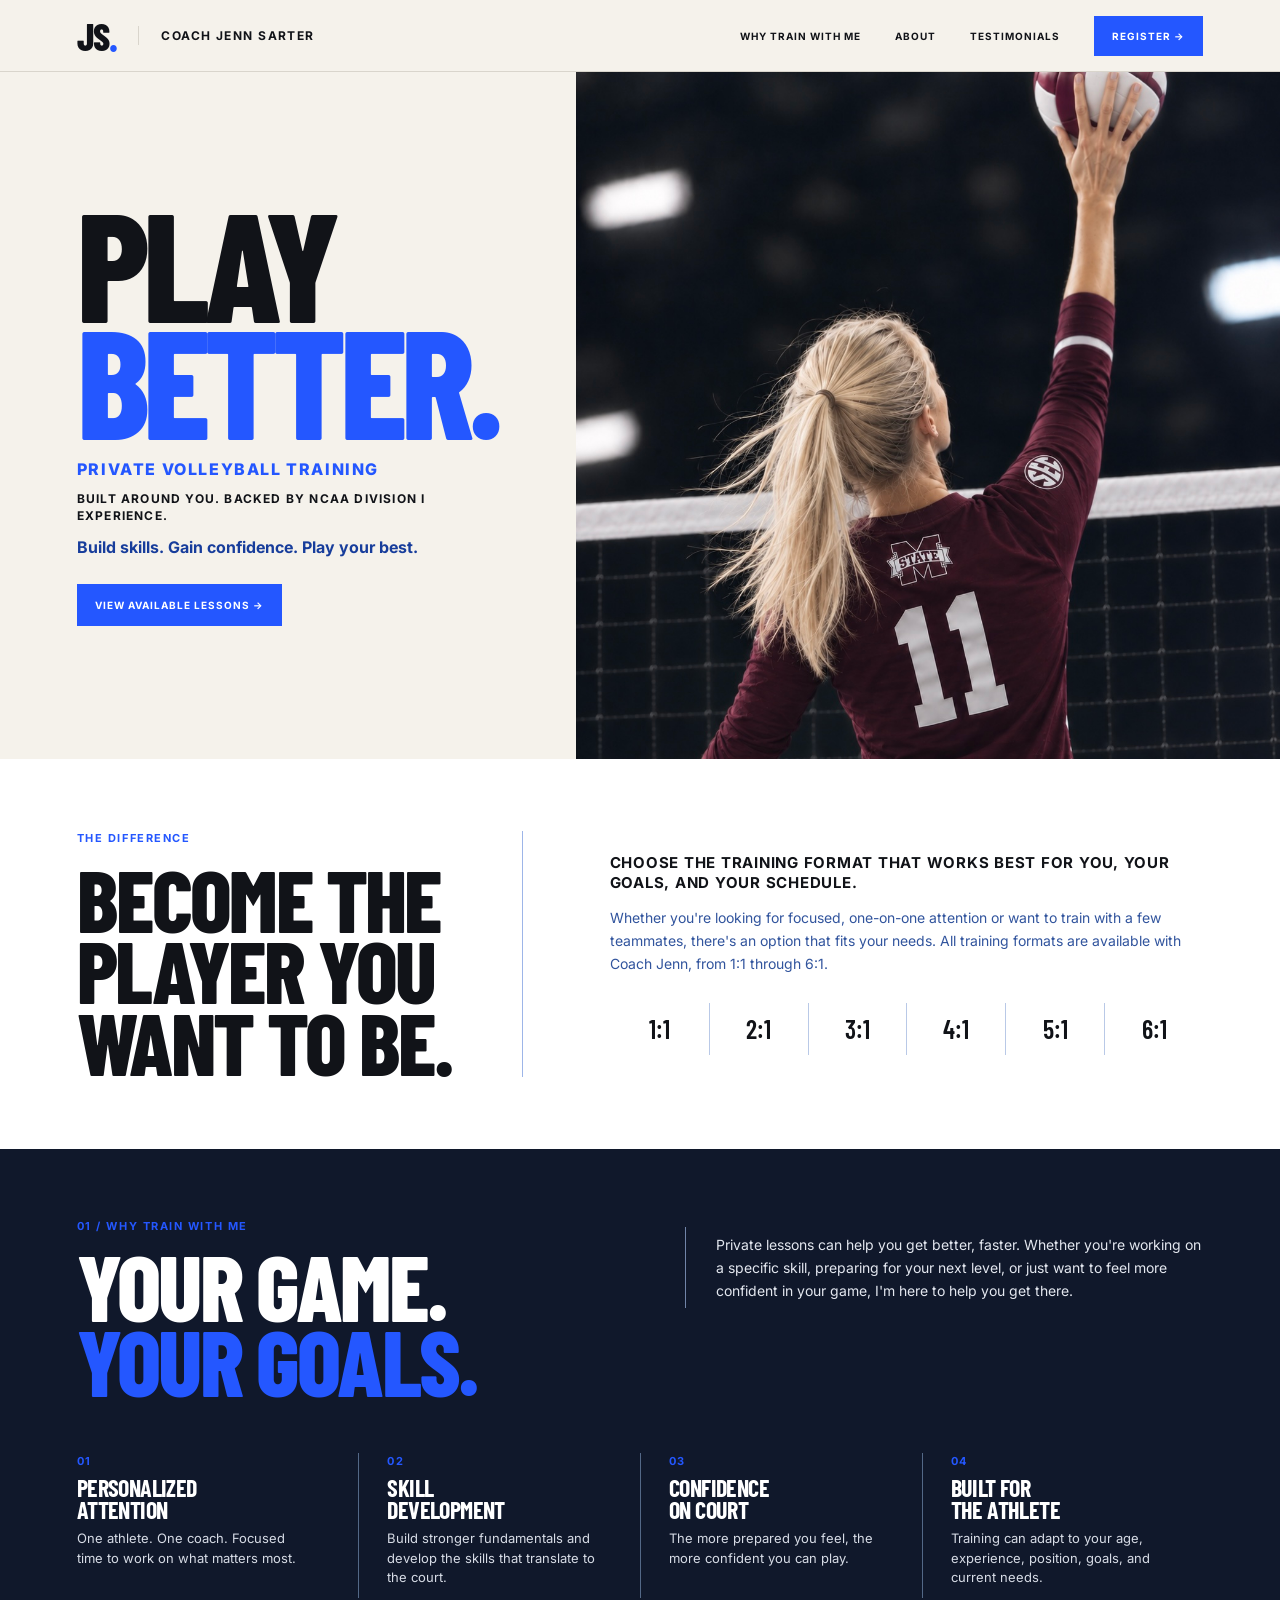
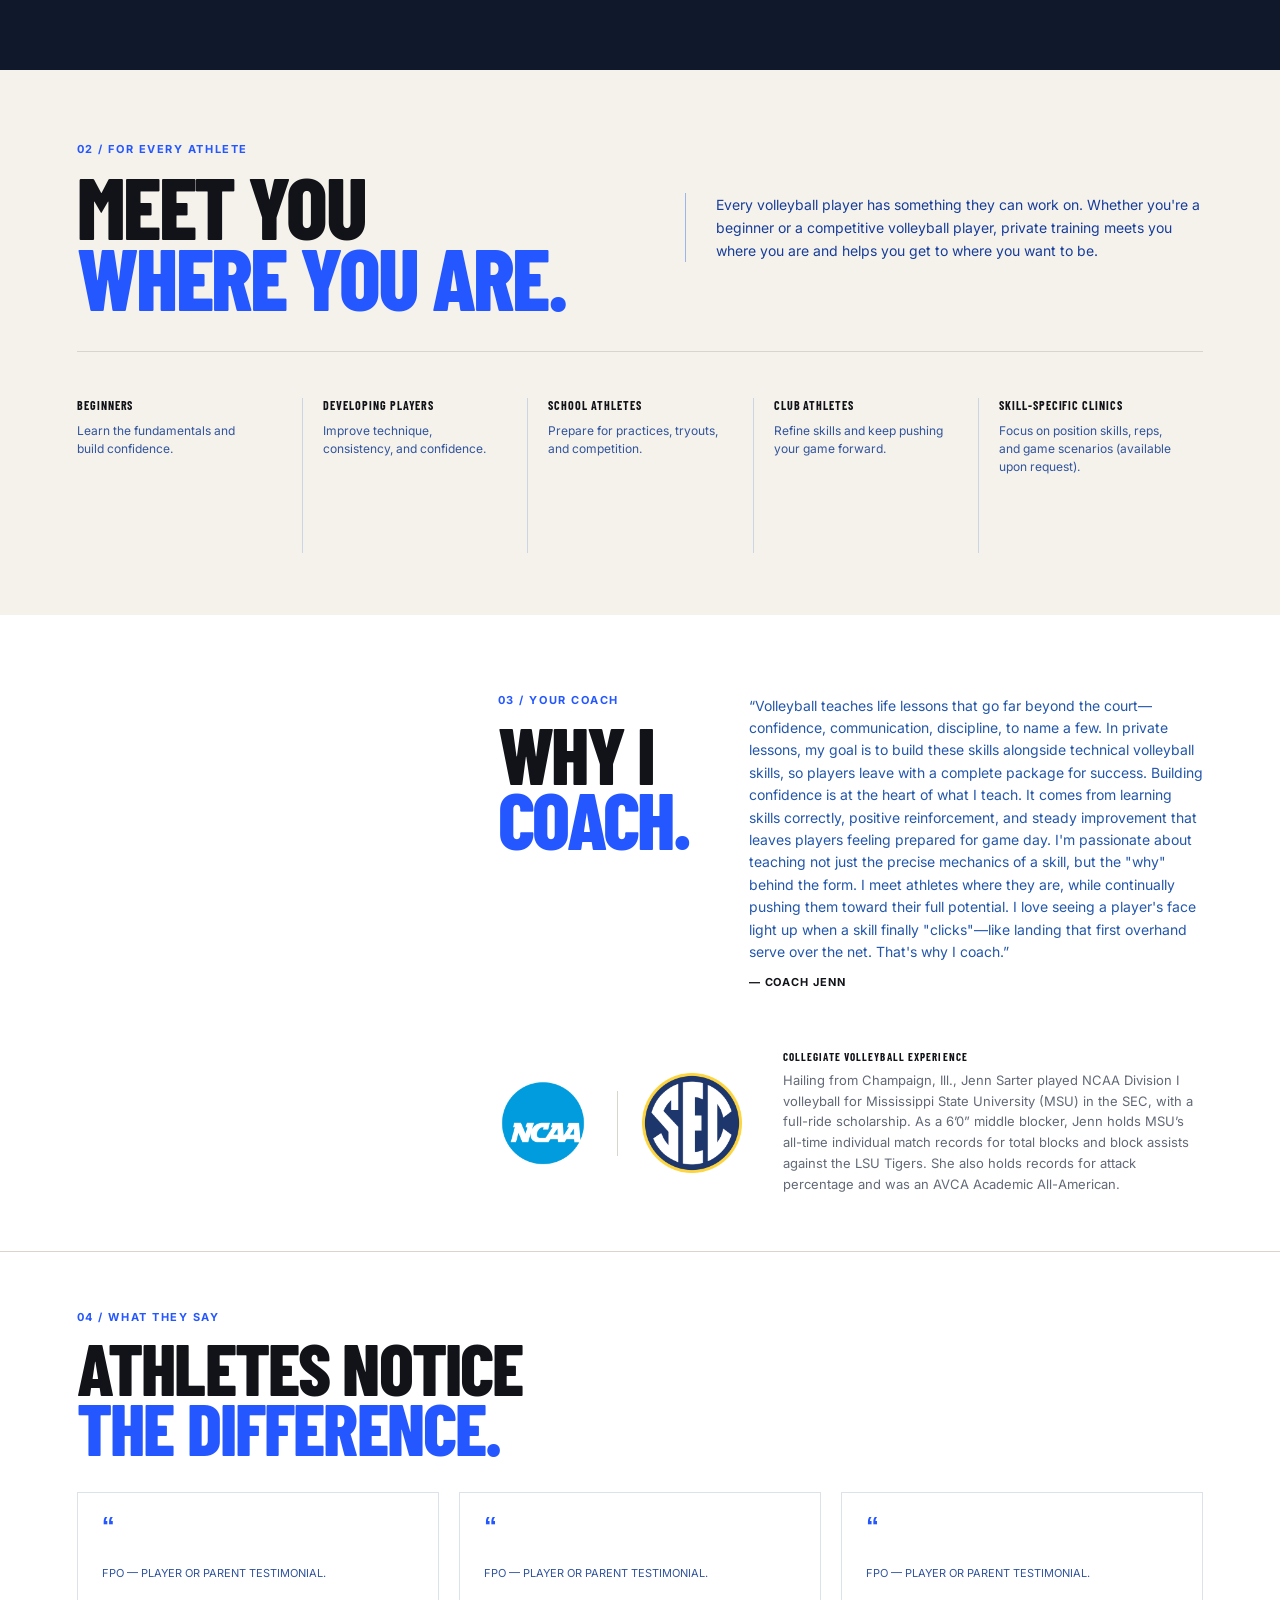
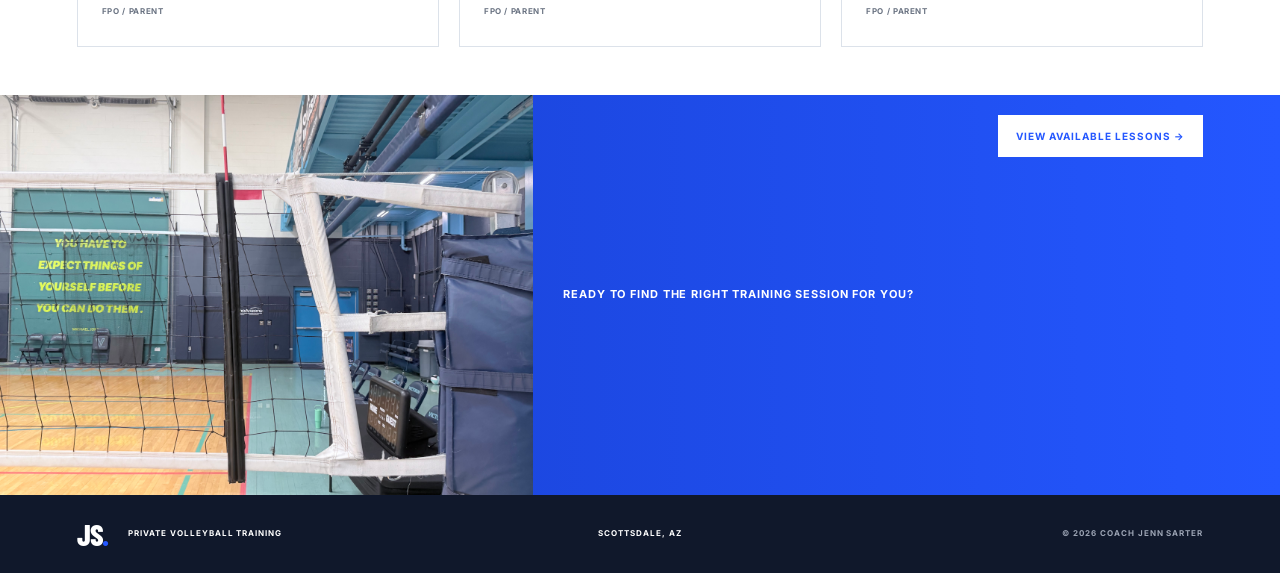
==== index.html @ e1562c5c "deleted extra body and html end lines" ====
<!DOCTYPE html>
<html lang="en">
<head>
  <meta charset="UTF-8">
  <meta name="viewport" content="width=device-width, initial-scale=1.0">

  <title>Private Volleyball Training | Coach Jenn Sarter</title>

  <link rel="preconnect" href="https://fonts.googleapis.com">
  <link rel="preconnect" href="https://fonts.gstatic.com" crossorigin>

  <link href="https://fonts.googleapis.com/css2?family=Barlow+Condensed:wght@500;600;700;800&family=Inter:wght@400;500;600;700&display=swap" rel="stylesheet">

  <link rel="stylesheet" href="css/style.css">

  <!-- HOMEPAGE ONLY STYLES
       These are scoped to body.homepage.
       Do not affect register.html. -->
  <style>

    body.homepage {
      --home-navy: #10182b;
      --home-blue: #2457ff;
      --home-cream: #f5f2eb;
      --home-white: #ffffff;
      --home-gray: #626976;
      --home-line: #d9d5cc;

      --body: 'Inter', sans-serif;
      --display: 'Barlow Condensed', sans-serif;

      background: var(--home-white);
      color: #111318;
    }

    /* =========================================================
       HEADER
       ========================================================= */

    body.homepage .home-header {
      min-height: 72px;
      padding: 0 6vw;
      display: flex;
      align-items: center;
      justify-content: space-between;
      background: var(--home-cream);
      border-bottom: 1px solid var(--home-line);
    }

    body.homepage .home-brand {
      display: flex;
      align-items: center;
      gap: 22px;
    }

    body.homepage .home-logo {
      font-family: var(--display);
      font-size: 38px;
      font-weight: 800;
      line-height: 1;
      letter-spacing: -.04em;
    }

    body.homepage .home-logo span {
      color: var(--home-blue);
    }

    body.homepage .home-name {
      padding-left: 22px;
      border-left: 1px solid var(--home-line);
      font-size: 12px;
      font-weight: 700;
      letter-spacing: .12em;
      text-transform: uppercase;
    }

    body.homepage .home-nav {
      display: flex;
      align-items: center;
      gap: 34px;
    }

    body.homepage .home-nav a {
      font-size: 10px;
      font-weight: 700;
      letter-spacing: .1em;
      text-transform: uppercase;
    }

    body.homepage .home-nav a:hover {
      color: var(--home-blue);
    }

    body.homepage .home-nav .home-register {
      padding: 12px 18px;
      color: #fff;
      background: var(--home-blue);
    }


    /* =========================================================
       HERO
       ========================================================= */

    body.homepage .home-hero {
      display: grid;
      grid-template-columns: .9fr 1.1fr;
      min-height: 490px;
      background: var(--home-cream);
    }

    body.homepage .home-hero-copy {
      display: flex;
      flex-direction: column;
      justify-content: center;
      padding: 70px 6vw;
    }

    body.homepage .home-eyebrow {
      margin: 0 0 14px;
      color: var(--home-blue);
      font-size: 11px;
      font-weight: 700;
      letter-spacing: .14em;
      line-height: 1.3;
      text-transform: uppercase;
    }

    body.homepage .home-hero h1 {
      margin: 0 0 22px;
      font-family: var(--display);
      font-size: clamp(7rem, 12vw, 12rem);
      font-weight: 800;
      line-height: .76;
      letter-spacing: -.045em;
    }

    body.homepage .home-hero h1 span {
      color: var(--home-blue);
    }

    /* PRIVATE VOLLEYBALL TRAINING */
    body.homepage .home-hero .home-eyebrow {
      margin: 0 0 12px;
      font-size: 16px;
      font-weight: 800;
      letter-spacing: .1em;
      line-height: 1.2;
    }

    body.homepage .home-subhead {
      margin: 0 0 10px;
      font-size: 12px;
      font-weight: 700;
      letter-spacing: .1em;
      line-height: 1.4;
    }

    body.homepage .home-support {
      margin: 0 0 24px;
      color: #173d9b;
      font-size: 16px;
      font-weight: 700;
    }

    body.homepage .home-button {
      display: inline-flex;
      align-items: center;
      gap: 14px;
      align-self: flex-start;
      padding: 13px 18px;
      color: #fff;
      background: var(--home-blue);
      font-size: 10px;
      font-weight: 700;
      letter-spacing: .1em;
      text-transform: uppercase;
    }

    body.homepage .home-button:hover {
      background: #173dcc;
    }

    body.homepage .home-hero-photo {
      min-height: 490px;
      overflow: hidden;
      background: #d8d7d2;
    }

    body.homepage .home-hero-photo img {
      width: 100%;
      height: 100%;
      object-fit: cover;
      object-position: center;
    }


    /* =========================================================
       BECOME THE PLAYER YOU WANT TO BE
       ========================================================= */

    body.homepage .home-format {
      display: grid;
      grid-template-columns: .85fr 1.15fr;
      gap: 6vw;
      padding: 72px 6vw;
      background: var(--home-white);
    }

    body.homepage .home-format-title {
      padding-right: 5vw;
      border-right: 1px solid #9db5e8;
    }

    body.homepage .home-format-title .home-eyebrow {
      margin-bottom: 18px;
    }

    body.homepage .home-format h2 {
      margin: 0;
      font-family: var(--display);
      font-size: clamp(5rem, 6.8vw, 7.8rem);
      font-weight: 800;
      line-height: .82;
      letter-spacing: -.03em;
    }

    body.homepage .home-format-copy {
      align-self: center;
      padding-left: 10px;
    }

    body.homepage .home-format-copy h3 {
      margin: 0 0 14px;
      font-family: var(--body);
      font-size: 15px;
      line-height: 1.3;
      letter-spacing: .05em;
      text-transform: uppercase;
    }

    body.homepage .home-format-copy p {
      max-width: 620px;
      margin: 0 0 28px;
      color: #31549d;
      font-size: 14px;
      line-height: 1.65;
    }

    body.homepage .home-formats {
      display: grid;
      grid-template-columns: repeat(6, 1fr);
    }

    body.homepage .home-formats span {
      padding: 5px 12px;
      text-align: center;
      font-family: var(--display);
      font-size: 26px;
      font-weight: 600;
      border-left: 1px solid #b9c9e7;
    }

    body.homepage .home-formats span:first-child {
      border-left: 0;
    }


    /* =========================================================
       YOUR GAME. YOUR GOALS.
       ========================================================= */

    body.homepage .home-game {
      padding: 70px 6vw 72px;
      background: var(--home-navy);
      color: #fff;
    }

    body.homepage .home-game-top {
      display: grid;
      grid-template-columns: 1fr 1fr;
      gap: 7vw;
      align-items: start;
      margin-bottom: 54px;
    }

    body.homepage .home-game h2 {
      margin: 0;
      font-family: var(--display);
      font-size: clamp(5rem, 7.2vw, 8.2rem);
      font-weight: 800;
      line-height: .82;
      letter-spacing: -.03em;
    }

    body.homepage .home-game h2 span {
      color: var(--home-blue);
    }

    body.homepage .home-game-copy {
      margin-top: 8px;
      padding: 6px 0 6px 30px;
      border-left: 1px solid #7184a8;
    }

    body.homepage .home-game-copy p {
      max-width: 520px;
      margin: 0;
      color: #e3e7ef;
      font-size: 14px;
      line-height: 1.65;
    }

    body.homepage .home-benefits {
      display: grid;
      grid-template-columns: repeat(4, 1fr);
    }

    body.homepage .home-benefit {
      min-height: 145px;
      padding: 0 28px;
      border-left: 1px solid #536887;
    }

    body.homepage .home-benefit:first-child {
      padding-left: 0;
      border-left: 0;
    }

    body.homepage .home-number {
      display: block;
      margin-bottom: 7px;
      color: var(--home-blue);
      font-size: 11px;
      font-weight: 700;
      letter-spacing: .12em;
    }

    body.homepage .home-benefit h3 {
      margin: 0 0 9px;
      font-family: var(--display);
      font-size: 24px;
      font-weight: 700;
      line-height: .9;
    }

    body.homepage .home-benefit p {
      max-width: 230px;
      margin: 0;
      color: #d7dce6;
      font-size: 13px;
      line-height: 1.5;
    }


    /* =========================================================
       FOR EVERY ATHLETE
       ========================================================= */

    body.homepage .home-athletes {
      padding: 72px 6vw 62px;
      background: var(--home-cream);
    }

    body.homepage .home-athletes-head {
      display: grid;
      grid-template-columns: 1fr 1fr;
      gap: 7vw;
      align-items: center;
      margin-bottom: 46px;
      padding-bottom: 38px;
      border-bottom: 1px solid var(--home-line);
    }

    body.homepage .home-athletes h2 {
      margin: 0;
      font-family: var(--display);
      font-size: clamp(4.9rem, 6.8vw, 7.8rem);
      font-weight: 800;
      line-height: .82;
      letter-spacing: -.03em;
    }

    body.homepage .home-athletes h2 span {
      color: var(--home-blue);
    }

    body.homepage .home-athletes-copy {
      padding-left: 30px;
      border-left: 1px solid #9db5e8;
    }

    body.homepage .home-athletes-copy p {
      max-width: 540px;
      margin: 0;
      color: #173d9b;
      font-size: 14px;
      line-height: 1.65;
    }

    body.homepage .home-athlete-grid {
      display: grid;
      grid-template-columns: repeat(5, 1fr);
    }

    body.homepage .home-athlete-card {
      min-height: 155px;
      padding: 0 20px;
      border-left: 1px solid #cbd5e5;
    }

    body.homepage .home-athlete-card:first-child {
      padding-left: 0;
      border-left: 0;
    }

    body.homepage .home-volleyball-mark {
      width: 36px;
      height: 36px;
      margin-bottom: 14px;
      color: var(--home-blue);
    }

    body.homepage .home-athlete-card h3 {
      margin: 0 0 9px;
      font-size: 12px;
      font-weight: 700;
      line-height: 1.25;
      letter-spacing: .08em;
    }

    body.homepage .home-athlete-card p {
      max-width: 180px;
      margin: 0;
      color: #31549d;
      font-size: 12px;
      line-height: 1.5;
    }

    body.homepage .home-athlete-card small {
      display: block;
      margin-top: 16px;
      color: #6b7483;
      font-size: 8px;
      font-weight: 700;
      letter-spacing: .1em;
    }


    /* =========================================================
       WHY I COACH
       Photo now spans the full height of the bio/credentials area.
       ========================================================= */

    body.homepage .home-coach {
      display: grid;
      grid-template-columns: 1.05fr .75fr 1.2fr;
      grid-template-rows: auto auto;
      gap: 0;
      padding: 0 6vw;
      background: var(--home-white);
    }

    body.homepage .home-coach-photo {
      grid-row: 1 / span 2;
      min-height: 440px;
      margin: 56px 0 56px;
      overflow: hidden;
    }

    body.homepage .home-coach-photo img {
      width: 100%;
      height: 100%;
      object-fit: cover;
      object-position: center 30%;
    }

    body.homepage .home-coach-title {
      padding: 78px 38px 30px;
    }

    body.homepage .home-coach-title h2 {
      margin: 0;
      font-family: var(--display);
      font-size: clamp(4.7rem, 6.2vw, 7.2rem);
      font-weight: 800;
      line-height: .82;
      letter-spacing: -.03em;
    }

    body.homepage .home-coach-title h2 span {
      color: var(--home-blue);
    }

    /* Personal quote sits ABOVE the credentials */
    body.homepage .home-coach-quote {
      padding: 80px 0 30px 30px;
      border-left: 1px solid #9db5e8;
    }

    body.homepage .home-coach-quote p {
      max-width: 510px;
      margin: 0;
      color: #2457aa;
      font-size: 14px;
      line-height: 1.6;
    }

    body.homepage .home-coach-quote strong {
      display: block;
      margin-top: 11px;
      color: #111318;
      font-size: 11px;
      letter-spacing: .08em;
    }

    /* NCAA credentials replace the lower quote area */
    body.homepage .home-credentials {
      grid-column: 2 / 4;
      display: grid;
      grid-template-columns: 70px 1fr;
      gap: 25px;
      align-items: center;
      padding: 30px 0 56px 38px;
      border-top: 1px solid var(--home-line);
    }

    body.homepage .home-ncaa-logo {
      width: 58px;
      height: 58px;
      display: grid;
      place-items: center;
      border-radius: 50%;
      background: var(--home-navy);
      color: #fff;
      font-family: var(--display);
      font-size: 16px;
      font-weight: 700;
      line-height: .9;
      text-align: center;
    }

    body.homepage .home-credentials h3 {
      margin: 0 0 8px;
      font-size: 11px;
      letter-spacing: .1em;
    }

    body.homepage .home-credentials p {
      max-width: 650px;
      margin: 0;
      color: var(--home-gray);
      font-size: 13px;
      line-height: 1.6;
    }


    /* =========================================================
       TESTIMONIALS
       ========================================================= */

    body.homepage .home-testimonials {
      padding: 58px 6vw 48px;
      background: var(--home-white);
      border-top: 1px solid var(--home-line);
    }

    body.homepage .home-testimonial-head {
      margin-bottom: 34px;
    }

    body.homepage .home-testimonials h2 {
      margin: 0;
      font-family: var(--display);
      font-size: clamp(4.2rem, 5.7vw, 6.7rem);
      font-weight: 800;
      line-height: .82;
    }

    body.homepage .home-testimonials h2 span {
      color: var(--home-blue);
    }

    body.homepage .home-testimonial-grid {
      display: grid;
      grid-template-columns: repeat(3, 1fr);
      gap: 20px;
    }

    body.homepage .home-testimonial {
      min-height: 135px;
      margin: 0;
      padding: 24px;
      border: 1px solid #dce2ea;
    }

    body.homepage .home-testimonial .quote {
      color: var(--home-blue);
      font-size: 26px;
      line-height: .7;
    }

    body.homepage .home-testimonial p {
      margin: 9px 0 15px;
      color: #31549d;
      font-size: 11px;
      line-height: 1.5;
    }

    body.homepage .home-testimonial small {
      color: #6b7483;
      font-size: 8px;
      font-weight: 700;
      letter-spacing: .08em;
    }


    /* =========================================================
       BOTTOM CTA
       ========================================================= */

    body.homepage .home-bottom-cta {
      display: grid;
      grid-template-columns: 1fr 1.4fr;
      min-height: 82px;
      background: linear-gradient(90deg, #173dcc, #2457ff);
      color: #fff;
    }

    body.homepage .home-bottom-photo {
      overflow: hidden;
    }

    body.homepage .home-bottom-photo img {
      width: 100%;
      height: 100%;
      object-fit: cover;
      object-position: center;
    }

    body.homepage .home-bottom-content {
      display: flex;
      align-items: center;
      justify-content: space-between;
      gap: 30px;
      padding: 20px 6vw 20px 30px;
    }

    body.homepage .home-bottom-content p {
      max-width: 360px;
      margin: 0;
      font-size: 11px;
      font-weight: 700;
      line-height: 1.4;
      letter-spacing: .08em;
      text-transform: uppercase;
    }

    body.homepage .home-bottom-content .home-button {
      background: #fff;
      color: var(--home-blue);
      white-space: nowrap;
    }


    /* =========================================================
       FOOTER
       ========================================================= */

    body.homepage .home-footer {
      display: grid;
      grid-template-columns: 1fr auto 1fr;
      align-items: center;
      gap: 30px;
      padding: 24px 6vw;
      background: var(--home-navy);
      color: #fff;
    }

    body.homepage .home-footer-brand {
      display: flex;
      align-items: center;
      gap: 20px;
    }

    body.homepage .home-footer-brand .home-logo {
      font-size: 30px;
    }

    body.homepage .home-footer-brand p,
    body.homepage .home-footer-center,
    body.homepage .home-footer-copy {
      margin: 0;
      font-size: 8px;
      font-weight: 700;
      letter-spacing: .12em;
    }

    body.homepage .home-footer-copy {
      text-align: right;
      color: #9da5b5;
    }


    /* =========================================================
       TABLET
       ========================================================= */

    @media (max-width: 900px) {

      body.homepage .home-header {
        padding: 0 5vw;
      }

      body.homepage .home-name {
        display: none;
      }

      body.homepage .home-nav {
        gap: 16px;
      }

      body.homepage .home-nav a:not(.home-register) {
        display: none;
      }

      body.homepage .home-hero {
        grid-template-columns: 1fr;
      }

      body.homepage .home-hero-copy {
        padding: 65px 7vw;
      }

      body.homepage .home-hero-photo {
        min-height: 420px;
      }

      body.homepage .home-format,
      body.homepage .home-game-top,
      body.homepage .home-athletes-head {
        grid-template-columns: 1fr;
        gap: 34px;
      }

      body.homepage .home-format-title {
        padding: 0 0 34px;
        border-right: 0;
        border-bottom: 1px solid #9db5e8;
      }

      body.homepage .home-benefits {
        grid-template-columns: 1fr 1fr;
        gap: 35px 0;
      }

      body.homepage .home-athlete-grid {
        grid-template-columns: repeat(2, 1fr);
        gap: 30px 0;
      }

      body.homepage .home-athlete-card:nth-child(odd) {
        padding-left: 0;
        border-left: 0;
      }

      body.homepage .home-coach {
        grid-template-columns: 1fr 1fr;
      }

      body.homepage .home-coach-photo {
        grid-column: 1 / -1;
        grid-row: auto;
        margin: 48px 0 0;
        min-height: 430px;
      }

      body.homepage .home-coach-title {
        padding-left: 0;
      }

      body.homepage .home-coach-quote {
        padding-right: 0;
      }

      body.homepage .home-credentials {
        grid-column: 1 / -1;
        padding-left: 0;
      }

      body.homepage .home-testimonial-grid {
        grid-template-columns: 1fr;
      }

      body.homepage .home-bottom-cta {
        grid-template-columns: 1fr;
      }

      body.homepage .home-bottom-photo {
        min-height: 100px;
      }

      body.homepage .home-bottom-content {
        padding: 22px 7vw;
      }
    }


    /* =========================================================
       PHONE
       ========================================================= */

    @media (max-width: 600px) {

      body.homepage .home-header {
        min-height: 64px;
      }

      body.homepage .home-logo {
        font-size: 32px;
      }

      body.homepage .home-nav .home-register {
        padding: 10px 13px;
      }

      body.homepage .home-hero h1 {
        font-size: clamp(5.5rem, 24vw, 7.5rem);
      }

      body.homepage .home-hero .home-eyebrow {
        font-size: 14px;
      }

      body.homepage .home-format,
      body.homepage .home-game,
      body.homepage .home-athletes,
      body.homepage .home-testimonials {
        padding-left: 7vw;
        padding-right: 7vw;
      }

      body.homepage .home-formats {
        grid-template-columns: repeat(3, 1fr);
        gap: 10px 0;
      }

      body.homepage .home-formats span:nth-child(4) {
        border-left: 0;
      }

      body.homepage .home-benefits {
        grid-template-columns: 1fr;
      }

      body.homepage .home-benefit {
        padding: 24px 0 0;
        border-left: 0;
        border-top: 1px solid #536887;
      }

      body.homepage .home-benefit:first-child {
        padding-top: 0;
        border-top: 0;
      }

      body.homepage .home-athlete-grid {
        grid-template-columns: 1fr;
      }

      body.homepage .home-athlete-card {
        padding: 24px 0 0;
        border-left: 0;
        border-top: 1px solid #cbd5e5;
      }

      body.homepage .home-athlete-card:first-child {
        padding-top: 0;
        border-top: 0;
      }

      body.homepage .home-coach {
        grid-template-columns: 1fr;
        padding: 0 7vw;
      }

      body.homepage .home-coach-photo {
        grid-column: auto;
        min-height: 360px;
      }

      body.homepage .home-coach-title {
        padding: 38px 0 28px;
      }

      body.homepage .home-coach-quote {
        padding: 0 0 34px;
        border-left: 0;
      }

      body.homepage .home-credentials {
        grid-column: auto;
        grid-template-columns: 58px 1fr;
        padding: 28px 0 38px;
      }

      body.homepage .home-bottom-content {
        flex-direction: column;
        align-items: flex-start;
      }

      body.homepage .home-footer {
        grid-template-columns: 1fr;
        gap: 12px;
        padding: 24px 7vw;
      }

      body.homepage .home-footer-copy {
        text-align: left;
      }
    }

  </style>
</head>


<body class="homepage">

  <!-- =========================================================
       HEADER
       ========================================================= -->

  <header class="home-header">

    <div class="home-brand">

      <a href="index.html" class="home-logo">
        JS<span>.</span>
      </a>

      <div class="home-name">
        Coach Jenn Sarter
      </div>

    </div>

    <nav class="home-nav">

      <a href="#why-train">
        Why Train With Me
      </a>

      <a href="#about">
        About
      </a>

      <a href="#players-notice">
        Testimonials
      </a>

      <a href="register.html" class="home-register">
        Register →
      </a>

    </nav>

  </header>


  <main>

    <!-- =====================================================
         HERO
         ===================================================== -->

    <section class="home-hero">

      <div class="home-hero-copy">

  <h1>
    PLAY<br>
    <span>BETTER.</span>
  </h1>

  <p class="home-eyebrow">
    PRIVATE VOLLEYBALL TRAINING
  </p>

  <p class="home-subhead">
    BUILT AROUND YOU. BACKED BY NCAA DIVISION I EXPERIENCE.
  </p>

  <p class="home-support">
    Build skills. Gain confidence. Play your best.
  </p>

  <a href="register.html" class="home-button">
    View Available Lessons →
  </a>

</div>


      <div class="home-hero-photo">

        <img
          src="jenn-volleyball.jpg"
          alt="Volleyball player reaching for the ball">

      </div>

    </section>


    <!-- =====================================================
         BECOME THE PLAYER YOU WANT TO BE
         ===================================================== -->

    <section class="home-format" id="training">

      <div class="home-format-title">

        <p class="home-eyebrow">
          The Difference
        </p>

        <h2>
          BECOME THE<br>
          PLAYER YOU<br>
          WANT TO BE.
        </h2>

      </div>


      <div class="home-format-copy">

        <h3>
          Choose the training format that works best for you,
          your goals, and your schedule.
        </h3>

        <p>
          Whether you're looking for focused, one-on-one attention
          or want to train with a few teammates, there's an option
          that fits your needs. All training formats are available
          with Coach Jenn, from 1:1 through 6:1.
        </p>

        <div class="home-formats">
          <span>1:1</span>
          <span>2:1</span>
          <span>3:1</span>
          <span>4:1</span>
          <span>5:1</span>
          <span>6:1</span>
        </div>

      </div>

    </section>


    <!-- =====================================================
         YOUR GAME. YOUR GOALS.
         ===================================================== -->

    <section class="home-game" id="why-train">

      <div class="home-game-top">

        <div>

          <p class="home-eyebrow">
            01 / Why Train With Me
          </p>

          <h2>
            YOUR GAME.<br>
            <span>YOUR GOALS.</span>
          </h2>

        </div>


        <div class="home-game-copy">

          <p>
            Private lessons can help you get better, faster.
            Whether you're working on a specific skill, preparing
            for your next level, or just want to feel more confident
            in your game, I'm here to help you get there.
          </p>

        </div>

      </div>


      <div class="home-benefits">

        <div class="home-benefit">

          <span class="home-number">01</span>

          <h3>
            PERSONALIZED<br>
            ATTENTION
          </h3>

          <p>
            One athlete. One coach. Focused time to work on
            what matters most.
          </p>

        </div>


        <div class="home-benefit">

          <span class="home-number">02</span>

          <h3>
            SKILL<br>
            DEVELOPMENT
          </h3>

          <p>
            Build stronger fundamentals and develop the skills
            that translate to the court.
          </p>

        </div>


        <div class="home-benefit">

          <span class="home-number">03</span>

          <h3>
            CONFIDENCE<br>
            ON COURT
          </h3>

          <p>
            The more prepared you feel, the more confident
            you can play.
          </p>

        </div>


        <div class="home-benefit">

          <span class="home-number">04</span>

          <h3>
            BUILT FOR<br>
            THE ATHLETE
          </h3>

          <p>
            Training can adapt to your age, experience,
            position, goals, and current needs.
          </p>

        </div>

      </div>

    </section>


    <!-- =====================================================
         FOR EVERY ATHLETE
         ===================================================== -->

<section class="home-athletes">

  <div class="home-athletes-head">

    <div>

      <p class="home-eyebrow">
        02 / For Every Athlete
      </p>

      <h2>
        MEET YOU<br>
        <span>WHERE YOU ARE.</span>
      </h2>

    </div>

    <div class="home-athletes-copy">

      <p>
        Every volleyball player has something they can work on. Whether you're a beginner or a competitive volleyball player,
        private training meets you where you are and helps
        you get to where you want to be.
      </p>

    </div>

  </div>


  <div class="home-athlete-grid">

    <div class="home-athlete-card">

      <h3>
        BEGINNERS
      </h3>

      <p>
        Learn the fundamentals and build confidence.
      </p>

    </div>


    <div class="home-athlete-card">

      <h3>
        DEVELOPING PLAYERS
      </h3>

      <p>
        Improve technique, consistency, and confidence.
      </p>

    </div>


    <div class="home-athlete-card">

      <h3>
        SCHOOL ATHLETES
      </h3>

      <p>
        Prepare for practices, tryouts, and competition.
      </p>

    </div>


    <div class="home-athlete-card">

      <h3>
        CLUB ATHLETES
      </h3>

      <p>
        Refine skills and keep pushing your game forward.
      </p>

    </div>


    <div class="home-athlete-card">

      <h3>
        SKILL-SPECIFIC CLINICS
      </h3>

      <p>
        Focus on position skills, reps, and game scenarios
        (available upon request).
      </p>

    </div>

  </div>

</section>


    <!-- =====================================================
         WHY I COACH
         ===================================================== -->

   <section class="home-coach" id="about">

<div class="home-coach-photo">
  <video
    id="coachVideo"
    muted
    playsinline
    preload="auto"
    poster="images/Jenn Middle.jpeg">
    <source src="images/coach-jenn.mp4" type="video/mp4">
  </video>
</div>


  <div class="home-coach-title">

    <p class="home-eyebrow">
      03 / Your Coach
    </p>

    <h2>
      WHY I<br>
      <span>COACH.</span>
    </h2>

  </div>


  <div class="home-coach-quote">

    <p>
      “Volleyball teaches life lessons that go far beyond the court—confidence, communication, discipline, to name a few. In private lessons, my goal is to build these skills alongside technical volleyball skills, so players leave with a complete package for success.
Building confidence is at the heart of what I teach. It comes from learning skills correctly, positive reinforcement, and steady improvement that leaves players feeling prepared for game day. I'm passionate about teaching not just the precise mechanics of a skill, but the "why" behind the form. I meet athletes where they are, while continually pushing them toward their full potential.
I love seeing a player's face light up when a skill finally "clicks"—like landing that first overhand serve over the net. That's why I coach.”
    </p>

    <strong>
      — COACH JENN
    </strong>

  </div>


  <div class="home-credentials">

    <div class="home-credentials-logos">

      <img
        src="ncaa-logo.png"
        alt="NCAA">

      <div class="home-logo-divider"></div>

      <img
        src="sec-logo.png"
        alt="Southeastern Conference">

    </div>


    <div>

      <h3>
        COLLEGIATE VOLLEYBALL EXPERIENCE
      </h3>

      <p>
        Hailing from Champaign, Ill., Jenn Sarter played NCAA Division I volleyball for
        Mississippi State University (MSU) in the SEC, with a full-ride
        scholarship. As a 6’0” middle blocker, Jenn holds MSU’s all-time individual
        match records for total blocks and block assists against the 
        LSU Tigers. She also holds records for attack percentage and was
        an AVCA Academic All-American.
      </p>

    </div>

  </div>

</section>

    <!-- =====================================================
         TESTIMONIALS
         ===================================================== -->

    <section class="home-testimonials" id="players-notice">

      <div class="home-testimonial-head">

        <p class="home-eyebrow">
  04 / What They Say
</p>

<h2>
  ATHLETES NOTICE<br>
  <span>THE DIFFERENCE.</span>
</h2>

</div>


<div class="home-testimonial-grid">

  <blockquote class="home-testimonial">

    <div class="quote" aria-hidden="true">
      “
    </div>

    <p>
      FPO — PLAYER OR PARENT TESTIMONIAL.
    </p>

    <small>
      FPO / PARENT
    </small>

  </blockquote>


  <blockquote class="home-testimonial">

    <div class="quote" aria-hidden="true">
      “
    </div>

    <p>
      FPO — PLAYER OR PARENT TESTIMONIAL.
    </p>

    <small>
      FPO / PARENT
    </small>

  </blockquote>


  <blockquote class="home-testimonial">

    <div class="quote" aria-hidden="true">
      “
    </div>

    <p>
      FPO — PLAYER OR PARENT TESTIMONIAL.
    </p>

    <small>
      FPO / PARENT
    </small>

  </blockquote>

</div>

</section>

    <!-- =====================================================
         FINAL CTA
         ===================================================== -->

    <section class="home-bottom-cta">

      <div class="home-bottom-photo">

        <img
          src="volleyball-court.jpg"
          alt="Volleyball court">

      </div>


      <div class="home-bottom-content">

        <p>
          Ready to find the right training session for you?
        </p>

        <a
          href="register.html"
          class="home-button">

          View Available Lessons →

        </a>

      </div>

    </section>

  </main>


  <!-- =========================================================
       FOOTER
       ========================================================= -->

  <footer class="home-footer">

    <div class="home-footer-brand">

      <a href="index.html" class="home-logo">
        JS<span>.</span>
      </a>

      <p>
        PRIVATE VOLLEYBALL TRAINING
      </p>

    </div>


    <p class="home-footer-center">
      SCOTTSDALE, AZ
    </p>


    <p class="home-footer-copy">
      © 2026 COACH JENN SARTER
    </p>

  </footer>

  <script>
  document.addEventListener("DOMContentLoaded", function () {
    const video = document.getElementById("coachVideo");

    if (!video) return;

    const observer = new IntersectionObserver(
      function (entries) {
        entries.forEach(function (entry) {
          if (entry.isIntersecting) {
            video.currentTime = 0;
            video.play().catch(function () {});
          } else {
            video.pause();
          }
        });
      },
      {
        threshold: 0.5
      }
    );

    observer.observe(video);

    video.addEventListener("ended", function () {
      video.currentTime = 0;
      video.play().catch(function () {});
    });
  });
  </script>

</body>
</html>
---- css/style.css ----
/* =========================================================
   COACH JENN SARTER — PRIVATE VOLLEYBALL TRAINING
   ========================================================= */

:root {
  --navy: #10182b;
  --blue: #2457ff;
  --blue-dark: #173dcc;
  --cream: #f5f2eb;
  --white: #ffffff;
  --black: #111318;
  --gray: #626976;
  --light-gray: #e9e7e1;
  --line: #d9d5cc;
  --dark-line: #354057;

--display: 'Barlow Condensed', sans-serif;
--body: 'Inter', sans-serif;
}

* {
  box-sizing: border-box;
}

html {
  scroll-behavior: smooth;
}

body {
  margin: 0;
  padding: 0;
  background: var(--white);
  color: var(--black);
  font-family: var(--body);
  font-size: 16px;
  line-height: 1.6;
}

img {
  display: block;
  width: 100%;
  height: auto;
}

a {
  color: inherit;
  text-decoration: none;
}

button,
input,
select,
textarea {
  font: inherit;
}


/* =========================================================
   TYPE
   ========================================================= */

h1,
h2,
h3,
p {
  margin-top: 0;
}

h1,
h2,
h3 {
  font-family: var(--display);
  font-weight: 700;
  line-height: .9;
  letter-spacing: -.025em;
}

.eyebrow {
  margin-bottom: 22px;
  color: var(--blue);
  font-family: var(--body);
  font-size: 12px;
  font-weight: 700;
  letter-spacing: .14em;
  line-height: 1.3;
  text-transform: uppercase;
}


/* =========================================================
   HEADER
   ========================================================= */

.site-header {
  position: relative;
  z-index: 10;
  display: flex;
  align-items: center;
  justify-content: space-between;
  min-height: 86px;
  padding: 0 6vw;
  background: var(--cream);
  border-bottom: 1px solid var(--line);
}

.logo {
  display: inline-block;
  font-family: var(--display);
  font-size: 38px;
  font-weight: 700;
  line-height: 1;
  letter-spacing: -.04em;
}

.logo span {
  color: var(--blue);
}

.site-header nav {
  display: flex;
  align-items: center;
  gap: 38px;
}

.site-header nav a {
  font-size: 12px;
  font-weight: 700;
  letter-spacing: .09em;
  text-transform: uppercase;
  transition: color .2s ease;
}

.site-header nav a:hover {
  color: var(--blue);
}

.site-header nav .nav-cta {
  display: inline-flex;
  align-items: center;
  gap: 12px;
  padding: 12px 18px;
  color: var(--white);
  background: var(--blue);
}

.site-header nav .nav-cta:hover {
  color: var(--white);
  background: var(--blue-dark);
}

.nav-cta span {
  font-size: 16px;
}


/* =========================================================
   HERO
   ========================================================= */

.hero {
  min-height: calc(100vh - 86px);
  display: grid;
  grid-template-columns: 1fr 0.95fr;
  background: var(--cream);
}

.hero-content {
  padding: 8vh 6vw 8vh 8vw;
  display: flex;
  flex-direction: column;
  justify-content: center;
  align-items: flex-start;
}

.hero-content .eyebrow {
  margin-bottom: 30px;
  font-size: 20px;
}

.hero h1 {
  margin-top: 0.5rem;
  font-size: clamp(8rem, 15vw, 15rem);
  line-height: 0.72;
  letter-spacing: -0.02em;
}

.hero h1 span {
  color: var(--blue);
}

.hero-subhead {
  width: 100%;
  max-width: 720px;
  margin-top: 2.8rem;
  font-family: "DM Sans", Arial, sans-serif;
  font-size: clamp(1.35rem, 2vw, 1.9rem);
  font-weight: 500;
  line-height: 1.25;
  letter-spacing: -0.02em;
}

.hero-support {
  margin-top: 1.2rem;
  color: var(--blue);
  font-size: clamp(1.05rem, 1.5vw, 1.3rem);
  font-weight: 700;
  line-height: 1.35;
  letter-spacing: 0.01em;
}

.hero-copy {
  max-width: 530px;
  margin-top: 1.2rem;
  color: var(--gray);
  font-size: 1rem;
  line-height: 1.7;
}

.hero .primary-button {
  margin-top: 1.5rem;
}

.hero-photo {
  min-height: 700px;
  position: relative;
  overflow: hidden;
  background: #d8d7d2;
}

.hero-photo img {
  width: 100%;
  height: 100%;
  min-height: 700px;
  object-fit: cover;
  object-position: center;
}

.photo-caption {
  position: absolute;
  right: 28px;
  bottom: 24px;
  padding: 7px 10px;
  color: var(--white);
  background: rgba(16, 24, 43, .78);
  font-size: 9px;
  font-weight: 700;
  letter-spacing: .13em;
}

/* =========================================================
   MEET YOUR COACH
   ========================================================= */

.coach-intro {
  display: grid;
  grid-template-columns: 1fr 1fr;
  min-height: 620px;
  background: var(--white);
}

.coach-intro-photo {
  min-height: 620px;
  overflow: hidden;
  background: var(--light-gray);
}

.coach-intro-photo img {
  width: 100%;
  height: 100%;
  object-fit: cover;
  object-position: center 35%;
}

.coach-intro-copy {
  display: flex;
  flex-direction: column;
  justify-content: center;
  padding: 90px 9vw;
}

.coach-intro-copy h2 {
  margin-bottom: 28px;
  font-size: clamp(5rem, 8vw, 8.5rem);
}

.coach-rule {
  width: 70px;
  height: 3px;
  margin-bottom: 30px;
  background: var(--blue);
}

.coach-intro-copy h3 {
  margin-bottom: 18px;
  font-family: var(--body);
  font-size: 15px;
  font-weight: 700;
  line-height: 1.3;
  letter-spacing: .08em;
}

.coach-intro-copy p:not(.eyebrow) {
  max-width: 510px;
  margin-bottom: 16px;
  color: var(--gray);
  font-size: 16px;
  line-height: 1.65;
}


/* =========================================================
   TRAINING
   ========================================================= */

.training {
  padding: 120px 8vw;
  background: var(--navy);
  color: var(--white);
}

.training-top {
  display: flex;
  align-items: flex-end;
  justify-content: space-between;
  gap: 40px;
  padding-bottom: 32px;
  border-bottom: 1px solid var(--dark-line);
}

.training-top .eyebrow {
  margin: 0;
}

.training-formats {
  white-space: nowrap;
  font-family: var(--display);
  font-size: clamp(25px, 3vw, 42px);
  font-weight: 600;
  line-height: 1;
  letter-spacing: -.015em;
}

.training-formats span {
  margin: 0 5px;
  color: var(--blue);
}

.training-copy {
  display: grid;
  grid-template-columns: 1.1fr .9fr;
  gap: 9vw;
  padding-top: 55px;
}

.training-copy .large-copy {
  margin: 0;
  font-family: var(--display);
  font-size: clamp(35px, 4.3vw, 62px);
  font-weight: 500;
  line-height: .98;
  letter-spacing: -.02em;
}

.training-copy p:last-child {
  max-width: 570px;
  margin: 0;
  color: #c5c9d2;
  font-size: 16px;
  line-height: 1.75;
}


/* =========================================================
   YOUR GAME / YOUR GOALS
   ========================================================= */

.your-game {
  display: grid;
  grid-template-columns: .85fr 1.15fr;
  gap: 8vw;
  padding: 130px 8vw;
  background: var(--white);
}

.your-game-heading h2 {
  margin: 0;
  font-size: clamp(5rem, 8vw, 9rem);
}

.your-game-heading h2 span {
  color: var(--blue);
}

.your-game-copy {
  align-self: center;
  max-width: 650px;
}

.large-copy {
  font-family: var(--display);
  font-size: clamp(32px, 4vw, 54px);
  font-weight: 500;
  line-height: 1.02;
  letter-spacing: -.02em;
}

.your-game-copy .large-copy {
  margin-bottom: 28px;
}

.your-game-copy p:last-child {
  color: var(--gray);
  font-size: 16px;
  line-height: 1.75;
}


/* =========================================================
   FOR EVERY PLAYER
   ========================================================= */

.for-every-player {
  display: grid;
  grid-template-columns: .85fr 1.15fr;
  gap: 8vw;
  padding: 120px 8vw;
  background: var(--cream);
}

.for-every-player-heading h2 {
  margin: 0;
  font-size: clamp(5rem, 7vw, 8rem);
}

.player-list {
  border-top: 1px solid var(--line);
}

.player-item {
  display: grid;
  grid-template-columns: 55px 1fr;
  gap: 22px;
  padding: 28px 0;
  border-bottom: 1px solid var(--line);
}

.player-item > span {
  color: var(--blue);
  font-family: var(--display);
  font-size: 25px;
  font-weight: 600;
}

.player-item h3 {
  margin-bottom: 7px;
  font-family: var(--body);
  font-size: 14px;
  font-weight: 700;
  letter-spacing: .07em;
  line-height: 1.3;
}

.player-item p {
  max-width: 570px;
  margin: 0;
  color: var(--gray);
  font-size: 15px;
  line-height: 1.6;
}


/* =========================================================
   WHY I COACH
   ========================================================= */

.why-coach {
  display: grid;
  grid-template-columns: .85fr 1.15fr;
  gap: 8vw;
  padding: 130px 8vw;
  background: var(--white);
}

.why-coach-heading h2 {
  margin: 0;
  font-size: clamp(5rem, 8vw, 9rem);
}

.why-coach-heading h2 span {
  color: var(--blue);
}

.why-coach-copy {
  align-self: center;
  max-width: 650px;
}

.why-coach-copy .large-copy {
  margin-bottom: 28px;
}

.why-coach-copy p:last-child {
  color: var(--gray);
  font-size: 16px;
  line-height: 1.75;
}


/* =========================================================
   PLAYERS NOTICE
   ========================================================= */

.players-notice {
  padding: 120px 8vw;
  background: var(--navy);
  color: var(--white);
}

.players-notice-heading {
  display: flex;
  align-items: flex-end;
  justify-content: space-between;
  gap: 40px;
  margin-bottom: 65px;
}

.players-notice-heading .eyebrow {
  margin: 0 0 10px;
}

.players-notice-heading h2 {
  margin: 0;
  font-size: clamp(5rem, 8vw, 9rem);
  text-align: right;
}

.players-notice-grid {
  display: grid;
  grid-template-columns: repeat(3, 1fr);
  gap: 35px;
}

.players-notice blockquote {
  margin: 0;
  padding: 35px;
  border: 1px solid var(--dark-line);
}

.quote-mark {
  margin-bottom: 15px;
  color: var(--blue);
  font-family: Georgia, serif;
  font-size: 55px;
  line-height: .7;
}

.players-notice blockquote p {
  min-height: 105px;
  margin-bottom: 30px;
  color: #e4e6eb;
  font-size: 15px;
  line-height: 1.7;
}

.players-notice blockquote footer {
  color: #aeb4c0;
  font-size: 10px;
  font-weight: 700;
  letter-spacing: .12em;
}


/* =========================================================
   UPCOMING TRAINING
   ========================================================= */

.upcoming-training {
  display: grid;
  grid-template-columns: 1fr 1fr;
  gap: 8vw;
  align-items: center;
  padding: 110px 8vw;
  background: var(--white);
}

.upcoming-training h2 {
  margin: 0;
  font-size: clamp(4.5rem, 7vw, 8rem);
}

.upcoming-copy {
  max-width: 500px;
}

.upcoming-copy p {
  margin-bottom: 30px;
  color: var(--gray);
  font-size: 16px;
  line-height: 1.7;
}

.secondary-button {
  color: var(--blue);
  border: 1px solid var(--blue);
}

.secondary-button:hover {
  color: var(--white);
  background: var(--blue);
}


/* =========================================================
   FINAL PHOTO CTA
   ========================================================= */

.final-photo-cta {
  position: relative;
  min-height: 600px;
  overflow: hidden;
  background: var(--navy);
}

.final-photo {
  position: absolute;
  inset: 0;
}

.final-photo img {
  width: 100%;
  height: 100%;
  object-fit: cover;
}

.final-photo::after {
  position: absolute;
  inset: 0;
  content: "";
  background: linear-gradient(
    90deg,
    rgba(16, 24, 43, .94) 0%,
    rgba(16, 24, 43, .72) 46%,
    rgba(16, 24, 43, .2) 100%
  );
}

.final-photo-overlay {
  position: relative;
  z-index: 2;
  display: grid;
  grid-template-columns: 1fr 1fr;
  gap: 8vw;
  align-items: end;
  min-height: 600px;
  padding: 80px 8vw;
  color: var(--white);
}

.final-photo-overlay h2 {
  margin: 0;
  font-size: clamp(6rem, 10vw, 11rem);
  line-height: .78;
}

.final-photo-overlay h2 span {
  color: var(--blue);
}

.final-cta-copy {
  max-width: 400px;
  padding-left: 35px;
  border-left: 1px solid rgba(255, 255, 255, .35);
}

.final-cta-copy p {
  margin-bottom: 28px;
  color: #d9dce3;
  font-size: 16px;
  line-height: 1.65;
}


/* =========================================================
   FOOTER
   ========================================================= */

.site-footer {
  display: grid;
  grid-template-columns: 1fr auto 1fr;
  align-items: center;
  gap: 30px;
  padding: 35px 6vw;
  color: var(--white);
  background: var(--navy);
  border-top: 1px solid var(--dark-line);
}

.footer-brand {
  display: flex;
  align-items: center;
  gap: 22px;
}

.footer-brand .logo {
  font-size: 32px;
}

.footer-brand p,
.footer-note,
.footer-copy {
  margin: 0;
  font-size: 10px;
  font-weight: 700;
  letter-spacing: .12em;
}

.footer-note {
  color: #c4c8d1;
}

.footer-copy {
  color: #858c9c;
  text-align: right;
}


/* =========================================================
   REGISTRATION PAGE
   ========================================================= */

.registration-hero {
  padding: 110px 8vw 100px;
  background: var(--cream);
}

.registration-hero-inner {
  max-width: 900px;
}

.registration-hero h1 {
  margin-bottom: 30px;
  font-size: clamp(6rem, 10vw, 11rem);
}

.registration-intro {
  max-width: 620px;
  margin: 0;
  color: var(--gray);
  font-size: 17px;
  line-height: 1.7;
}

.availability-section,
.clinics-section {
  padding: 100px 8vw;
  background: var(--white);
}

.availability-intro {
  display: grid;
  grid-template-columns: .8fr 1.2fr;
  gap: 8vw;
  align-items: end;
  margin-bottom: 55px;
}

.availability-intro h2 {
  margin: 0;
  font-size: clamp(4.5rem, 7vw, 8rem);
}

.availability-copy {
  max-width: 600px;
  color: var(--gray);
  font-size: 16px;
  line-height: 1.7;
}

.schedule {
  display: grid;
  gap: 0;
  border-top: 1px solid var(--line);
}

.schedule-day {
  display: contents;
}

.schedule-day-header {
  display: flex;
  align-items: center;
  justify-content: space-between;
  padding: 28px 0 14px;
}

.schedule-day-name,
.schedule-date {
  margin: 0;
}

.schedule-day-name {
  font-family: var(--display);
  font-size: 30px;
  font-weight: 600;
}

.schedule-date {
  color: var(--gray);
  font-size: 11px;
  font-weight: 700;
  letter-spacing: .1em;
}

.slot {
  display: grid;
  grid-template-columns: 1fr 1fr auto;
  gap: 25px;
  width: 100%;
  padding: 24px 0;
  text-align: left;
  color: var(--black);
  background: transparent;
  border: 0;
  border-bottom: 1px solid var(--line);
  cursor: pointer;
}

.slot:hover,
.slot.selected {
  color: var(--blue);
}

.slot-time {
  font-family: var(--display);
  font-size: 28px;
  font-weight: 600;
}

.slot-location {
  color: var(--gray);
  font-size: 13px;
  align-self: center;
}

.slot-status {
  align-self: center;
  color: var(--blue);
  font-size: 10px;
  font-weight: 700;
  letter-spacing: .1em;
}

.sunday-badge {
  padding: 7px 10px;
  color: var(--blue);
  border: 1px solid var(--blue);
  font-size: 9px;
  font-weight: 700;
  letter-spacing: .1em;
}

.availability-note {
  margin-top: 25px;
  color: var(--gray);
  font-size: 13px;
}

.availability-note p {
  margin: 0;
}


/* =========================================================
   CLINIC STYLING — kept basic for now
   ========================================================= */

.clinics-section {
  background: var(--cream);
}

.clinic-list {
  border-top: 1px solid var(--line);
}

.clinic-card {
  display: block;
  width: 100%;
  padding: 30px 0;
  text-align: left;
  background: transparent;
  border: 0;
  border-bottom: 1px solid var(--line);
  cursor: pointer;
}

.clinic-main {
  display: flex;
  align-items: center;
  justify-content: space-between;
}

.clinic-number {
  margin: 0 0 6px;
  color: var(--blue);
  font-size: 11px;
  font-weight: 700;
  letter-spacing: .1em;
}

.clinic-main h3 {
  margin: 0;
  font-size: 40px;
}

.clinic-status {
  color: var(--blue);
  font-size: 10px;
  font-weight: 700;
  letter-spacing: .1em;
}

.clinic-meta {
  display: flex;
  flex-wrap: wrap;
  gap: 25px;
  margin-top: 18px;
  color: var(--gray);
  font-size: 11px;
  font-weight: 700;
  letter-spacing: .08em;
}

.clinic-notice,
.sunday-notice {
  margin-top: 35px;
  padding: 25px;
  background: var(--white);
  border-left: 3px solid var(--blue);
}

.clinic-notice strong,
.sunday-notice strong {
  display: block;
  margin-bottom: 7px;
  font-size: 11px;
  letter-spacing: .1em;
}

.clinic-notice p,
.sunday-notice p {
  margin: 0;
  color: var(--gray);
  font-size: 14px;
}


/* =========================================================
   FORM
   ========================================================= */

.registration-form-section {
  padding: 110px 8vw;
  background: var(--navy);
  color: var(--white);
}

.form-wrapper {
  max-width: 1050px;
  margin: 0 auto;
}

.form-heading {
  margin-bottom: 50px;
}

.form-heading h2 {
  margin-bottom: 25px;
  font-size: clamp(5rem, 8vw, 9rem);
}

.form-heading > p:last-child {
  max-width: 600px;
  margin: 0;
  color: #c5c9d2;
}

.selected-session {
  display: grid;
  grid-template-columns: 190px 1fr;
  margin-bottom: 55px;
  padding: 25px;
  background: #19233a;
  border: 1px solid var(--dark-line);
}

.selected-session-label {
  color: #9da5b5;
  font-size: 10px;
  font-weight: 700;
  letter-spacing: .12em;
}

.selected-session-content p {
  margin: 0;
}

#selected-session-name {
  font-family: var(--display);
  font-size: 30px;
  font-weight: 600;
}

#selected-session-details {
  color: #aeb4c0;
  font-size: 13px;
}

.form-section {
  margin-bottom: 55px;
}

.form-section-heading {
  display: flex;
  align-items: baseline;
  gap: 18px;
  margin-bottom: 28px;
  padding-bottom: 15px;
  border-bottom: 1px solid var(--dark-line);
}

.form-section-heading span {
  color: var(--blue);
  font-family: var(--display);
  font-size: 25px;
}

.form-section-heading h3 {
  margin: 0;
  font-family: var(--body);
  font-size: 13px;
  letter-spacing: .1em;
}

.form-grid {
  display: grid;
  grid-template-columns: 1fr 1fr;
  gap: 25px;
}

.form-field {
  display: flex;
  flex-direction: column;
}

.form-field-full {
  grid-column: 1 / -1;
}

.form-field label {
  margin-bottom: 8px;
  color: #b8bec9;
  font-size: 10px;
  font-weight: 700;
  letter-spacing: .1em;
}

.form-field input,
.form-field select,
.form-field textarea {
  width: 100%;
  padding: 14px 15px;
  color: var(--white);
  background: transparent;
  border: 1px solid var(--dark-line);
  border-radius: 0;
  outline: none;
}

.form-field textarea {
  resize: vertical;
}

.form-field input:focus,
.form-field select:focus,
.form-field textarea:focus {
  border-color: var(--blue);
}

.form-field select option {
  color: var(--black);
}

.format-intro {
  margin-bottom: 20px;
  color: #b8bec9;
}

.format-options {
  display: grid;
  grid-template-columns: repeat(6, 1fr);
  gap: 10px;
}

.format-option {
  cursor: pointer;
}

.format-option input {
  position: absolute;
  opacity: 0;
  pointer-events: none;
}

.format-option span {
  display: flex;
  flex-direction: column;
  align-items: center;
  justify-content: center;
  min-height: 90px;
  padding: 12px;
  border: 1px solid var(--dark-line);
  text-align: center;
}

.format-option strong {
  font-family: var(--display);
  font-size: 30px;
}

.format-option small {
  color: #aeb4c0;
  font-size: 8px;
  font-weight: 700;
  letter-spacing: .08em;
}

.format-option:has(input:checked) span {
  color: var(--white);
  background: var(--blue);
  border-color: var(--blue);
}

.format-option:has(input:checked) small {
  color: var(--white);
}

.cost-box {
  display: flex;
  align-items: center;
  justify-content: space-between;
  gap: 30px;
  margin-bottom: 30px;
  padding: 25px;
  background: var(--white);
  color: var(--black);
}

.cost-label {
  margin-bottom: 5px;
  font-size: 10px;
  font-weight: 700;
  letter-spacing: .1em;
}

.cost-note {
  margin: 0;
  color: var(--gray);
  font-size: 12px;
}

.cost-amount {
  color: var(--blue);
  font-family: var(--display);
  font-size: 38px;
  font-weight: 600;
}

.payment-copy {
  color: #c5c9d2;
}

.payment-methods {
  color: var(--white);
  font-size: 12px;
  letter-spacing: .06em;
}

.waiver-box {
  margin-bottom: 30px;
  padding: 25px;
  background: #19233a;
  border: 1px solid var(--dark-line);
}

.checkbox-field {
  display: flex;
  align-items: flex-start;
  gap: 15px;
  cursor: pointer;
}

.checkbox-field input {
  flex: 0 0 auto;
  width: 18px;
  height: 18px;
  margin-top: 4px;
}

.checkbox-field span {
  color: #c5c9d2;
  font-size: 13px;
  line-height: 1.65;
}

.form-submit {
  width: 100%;
  min-height: 58px;
  padding: 15px 25px;
  color: var(--white);
  background: var(--blue);
  border: 0;
  cursor: pointer;
  font-size: 12px;
  font-weight: 700;
  letter-spacing: .1em;
  text-transform: uppercase;
}

.form-submit:hover {
  background: var(--blue-dark);
}

.form-disclaimer {
  margin-top: 15px;
  color: #858c9c;
  font-size: 11px;
  text-align: center;
}

.confirmation-section {
  display: none;
  padding: 120px 8vw;
  background: var(--cream);
}

.confirmation-inner {
  max-width: 800px;
}

.confirmation-inner h2 {
  margin-bottom: 30px;
  font-size: clamp(5rem, 8vw, 9rem);
}

.confirmation-inner p:not(.eyebrow) {
  max-width: 550px;
  color: var(--gray);
}


/* =========================================================
   RESPONSIVE — TABLET
   ========================================================= */

@media (max-width: 1000px) {

  .site-header {
    padding: 0 5vw;
  }

  .site-header nav {
    gap: 20px;
  }

  .hero {
    grid-template-columns: 1fr;
  }

  .hero-content {
    padding: 80px 7vw;
  }

  .hero-photo {
    min-height: 520px;
  }

  .hero-photo img {
    min-height: 520px;
  }

  .coach-intro {
    grid-template-columns: 1fr 1fr;
  }

  .coach-intro-copy {
    padding: 70px 6vw;
  }

  .training,
  .your-game,
  .for-every-player,
  .why-coach,
  .players-notice,
  .upcoming-training,
  .availability-section,
  .clinics-section,
  .registration-form-section {
    padding-left: 6vw;
    padding-right: 6vw;
  }

  .training-copy,
  .your-game,
  .for-every-player,
  .why-coach,
  .upcoming-training {
    gap: 5vw;
  }

  .players-notice-grid {
    gap: 20px;
  }

  .format-options {
    grid-template-columns: repeat(3, 1fr);
  }

}


/* =========================================================
   RESPONSIVE — PHONE
   ========================================================= */

@media (max-width: 650px) {

  .site-header {
    min-height: 72px;
    padding: 0 6vw;
  }

  .site-header nav {
    gap: 12px;
  }

  .site-header nav a:not(.nav-cta) {
    display: none;
  }

  .site-header nav .nav-cta {
    padding: 10px 14px;
  }

  .hero-content {
    padding: 65px 7vw 60px;
  }

  .hero-content .eyebrow {
    margin-bottom: 25px;
    font-size: 11px;
  }

  .hero h1 {
    margin-bottom: 28px;
    font-size: clamp(6rem, 25vw, 9rem);
  }

  .hero-subhead {
    font-size: 18px;
  }

  .hero-copy {
    font-size: 14px;
  }

  .hero-photo,
  .hero-photo img {
    min-height: 420px;
  }

  .coach-intro {
    grid-template-columns: 1fr;
  }

  .coach-intro-photo {
    min-height: 430px;
  }

  .coach-intro-copy {
    padding: 70px 7vw;
  }

  .coach-intro-copy h2 {
    font-size: 6rem;
  }

  .training,
  .your-game,
  .for-every-player,
  .why-coach,
  .players-notice,
  .upcoming-training,
  .availability-section,
  .clinics-section,
  .registration-form-section {
    padding-top: 75px;
    padding-bottom: 75px;
    padding-left: 7vw;
    padding-right: 7vw;
  }

  .training-top {
    display: block;
  }

  .training-top .eyebrow {
    margin-bottom: 22px;
  }

  .training-formats {
    white-space: normal;
    font-size: 30px;
    line-height: 1.2;
  }

  .training-copy,
  .your-game,
  .for-every-player,
  .why-coach,
  .upcoming-training {
    grid-template-columns: 1fr;
    gap: 45px;
  }

  .your-game-heading h2,
  .for-every-player-heading h2,
  .why-coach-heading h2 {
    font-size: 5.5rem;
  }

  .players-notice-heading {
    display: block;
  }

  .players-notice-heading h2 {
    margin-top: 35px;
    text-align: left;
    font-size: 6rem;
  }

  .players-notice-grid {
    grid-template-columns: 1fr;
  }

  .players-notice blockquote p {
    min-height: auto;
  }

  .final-photo-cta,
  .final-photo-overlay {
    min-height: 570px;
  }

  .final-photo-overlay {
    grid-template-columns: 1fr;
    align-items: end;
    gap: 40px;
    padding: 60px 7vw;
  }

  .final-photo-overlay h2 {
    font-size: 6.5rem;
  }

  .final-cta-copy {
    padding-left: 20px;
  }

  .site-footer {
    grid-template-columns: 1fr;
    gap: 18px;
    padding: 30px 7vw;
  }

  .footer-copy {
    text-align: left;
  }

  .availability-intro {
    grid-template-columns: 1fr;
    gap: 30px;
  }

  .availability-intro h2 {
    font-size: 5.5rem;
  }

  .schedule-day-header {
    align-items: flex-start;
  }

  .slot {
    grid-template-columns: 1fr auto;
    gap: 8px;
  }

  .slot-location {
    grid-column: 1 / -1;
    grid-row: 2;
  }

  .slot-status {
    grid-column: 2;
    grid-row: 1;
  }

  .clinic-main h3 {
    font-size: 32px;
  }

  .clinic-meta {
    gap: 12px 18px;
  }

  .form-grid {
    grid-template-columns: 1fr;
  }

  .form-field-full {
    grid-column: auto;
  }

  .format-options {
    grid-template-columns: repeat(2, 1fr);
  }

  .selected-session {
    grid-template-columns: 1fr;
    gap: 12px;
  }

  .cost-box {
    align-items: flex-start;
    flex-direction: column;
  }

   /* Homepage fonts */
body.homepage {
  --display: "Barlow Condensed", sans-serif;
  --body: "Inter", sans-serif;
}
   
}
/* Homepage display headers — larger + heavier */
body.homepage .home-hero h1,
body.homepage .home-format h2,
body.homepage .home-game h2,
body.homepage .home-athletes h2,
body.homepage .home-coach-title h2,
body.homepage .home-testimonials h2 {
  font-family: "Barlow Condensed", sans-serif;
  font-weight: 800;
}

body.homepage .home-hero h1 {
  font-size: clamp(7rem, 11vw, 11rem);
}

body.homepage .home-format h2 {
  font-size: clamp(5.2rem, 8vw, 8rem);
}

body.homepage .home-game h2 {
  font-size: clamp(5.2rem, 8vw, 8.5rem);
}

body.homepage .home-athletes h2 {
  font-size: clamp(5.1rem, 8vw, 8rem);
}

body.homepage .home-coach-title h2 {
  font-size: clamp(4.9rem, 7vw, 7.8rem);
}

body.homepage .home-testimonials h2 {
  font-size: clamp(4.4rem, 6.5vw, 7rem);
}

/* TESTIMONIAL UPDATES ONLY */

body.homepage .home-testimonial {
  min-height: 330px;
  padding: 34px;
}

/* Large blue curly quotation mark */
body.homepage .home-testimonial .quote {
  color: #2857ff;
  font-family: "Arial Black", Arial, sans-serif;
  font-size: 5rem;
  font-weight: 900;
  line-height: 0.7;
  margin-bottom: 30px;
}

/* Larger testimonial copy */
body.homepage .home-testimonial p {
  font-family: var(--body);
  font-size: 1.2rem;
  font-weight: 400;
  line-height: 1.5;
}

/* Larger parent/name text */
body.homepage .home-testimonial small {
  font-family: var(--body);
  font-size: 1.05rem;
  font-weight: 700;
}

/* =========================================================
   HOMEPAGE COACH LOGOS
   ========================================================= */


body.homepage .home-logo-divider {
  width: 1px;
  height: 100px;
  background: var(--line);
}

/* =========================================================
   WHY I COACH — FINAL DESKTOP + MOBILE LAYOUT
   ========================================================= */

/* Remove the unwanted box/grid lines */
body.homepage .home-coach,
body.homepage .home-coach > *,
body.homepage .home-credentials,
body.homepage .home-credentials > * {
  border: none !important;
}

/* ---------------------------------------------------------
   DESKTOP
   --------------------------------------------------------- */

@media (min-width: 651px) {

  /* Three-column coach layout:
     PHOTO | HEADLINE | QUOTE
     PHOTO | LOGOS   | BIO
  */
  body.homepage .home-coach {
    display: grid !important;
    grid-template-columns: 34% 23% 43% !important;
    grid-template-rows: auto auto !important;
    border: none !important;
  }

  body.homepage .home-coach-photo {
    grid-column: 1 !important;
    grid-row: 1 / 3 !important;
    border: none !important;
  }

  body.homepage .home-coach-title {
    grid-column: 2 !important;
    grid-row: 1 !important;
    border: none !important;
  }

  body.homepage .home-coach-quote {
    grid-column: 3 !important;
    grid-row: 1 !important;
    border: none !important;
  }

  /* Credentials occupy the bottom-right area */
  body.homepage .home-credentials {
    grid-column: 2 / 4 !important;
    grid-row: 2 !important;

    display: grid !important;
    grid-template-columns: 240px 1fr !important;
    align-items: center !important;
    column-gap: 45px !important;

    border: none !important;
  }

  /* Logos stay completely inside their own column */
  body.homepage .home-credentials-logos {
    display: flex !important;
    align-items: center !important;
    justify-content: center !important;
    gap: 24px !important;

    width: 100% !important;
    border: none !important;
  }

  /* Actual NCAA + SEC image proportions */
  body.homepage .home-credentials-logos img {
    display: block !important;
    width: auto !important;
    height: 100px !important;
    max-width: 105px !important;
    object-fit: contain !important;
  }

  /* Only divider remaining is between NCAA and SEC */
  body.homepage .home-logo-divider {
    display: block !important;
    width: 1px !important;
    height: 65px !important;
    margin: 0 !important;
    background: var(--line) !important;
    border: none !important;
    flex: 0 0 1px !important;
  }

  /* Absolutely no decorative lines */
  body.homepage .home-coach::before,
  body.homepage .home-coach::after,
  body.homepage .home-credentials::before,
  body.homepage .home-credentials::after {
    display: none !important;
  }
}


/* ---------------------------------------------------------
   MOBILE
   --------------------------------------------------------- */

@media (max-width: 650px) {

  body.homepage .home-coach {
    display: grid !important;
    grid-template-columns: 1fr !important;
    grid-template-rows: auto !important;

    border: none !important;
  }

  /* Photo first */
  body.homepage .home-coach-photo {
    grid-column: 1 !important;
    grid-row: 1 !important;
    border: none !important;
  }

  /* Headline second */
  body.homepage .home-coach-title {
    grid-column: 1 !important;
    grid-row: 2 !important;

    border: none !important;
    padding: 60px 7vw 25px !important;
  }

  /* Quote third */
  body.homepage .home-coach-quote {
    grid-column: 1 !important;
    grid-row: 3 !important;

    border: none !important;
    padding: 20px 7vw 50px !important;
  }

  /* Credentials become a normal vertical section */
  body.homepage .home-credentials {
    grid-column: 1 !important;
    grid-row: 4 !important;

    display: flex !important;
    flex-direction: column !important;
    align-items: stretch !important;

    gap: 35px !important;
    padding: 45px 7vw 65px !important;

    border: none !important;
  }

  /* Logos centered ABOVE the bio */
  body.homepage .home-credentials-logos {
    display: flex !important;
    align-items: center !important;
    justify-content: center !important;

    width: 100% !important;
    gap: 20px !important;

    border: none !important;
  }

  body.homepage .home-credentials-logos img {
    display: block !important;
    width: auto !important;
    height: 82px !important;
    max-width: 95px !important;
    object-fit: contain !important;
  }

  body.homepage .home-logo-divider {
    display: block !important;
    width: 1px !important;
    height: 55px !important;
    margin: 0 !important;

    background: var(--line) !important;
    border: none !important;
    flex: 0 0 1px !important;
  }

  /* Remove every unwanted line on mobile */
  body.homepage .home-coach > *,
  body.homepage .home-credentials > * {
    border-left: none !important;
    border-right: none !important;
    border-top: none !important;
    border-bottom: none !important;
  }

  /* But keep the small logo divider */
  body.homepage .home-credentials-logos .home-logo-divider {
    border: none !important;
    background: var(--line) !important;
  }

  body.homepage .home-coach::before,
  body.homepage .home-coach::after,
  body.homepage .home-credentials::before,
  body.homepage .home-credentials::after {
    display: none !important;
  }
}

body.homepage .home-coach-photo video {
  width: 100%;
  height: 100%;
  display: block;
  object-fit: cover;
}

body.homepage .home-coach-photo video {
  width: 100%;
  height: 100%;
  display: block;
  object-fit: cover;
}

body.homepage .why-coach video {
  width: 100%;
  height: 100%;
  display: block;
  object-fit: cover;
}

body.homepage .home-coach-photo video {
  width: 100%;
  height: 100%;
  display: block;
  object-fit: cover;
  object-position: center;
}
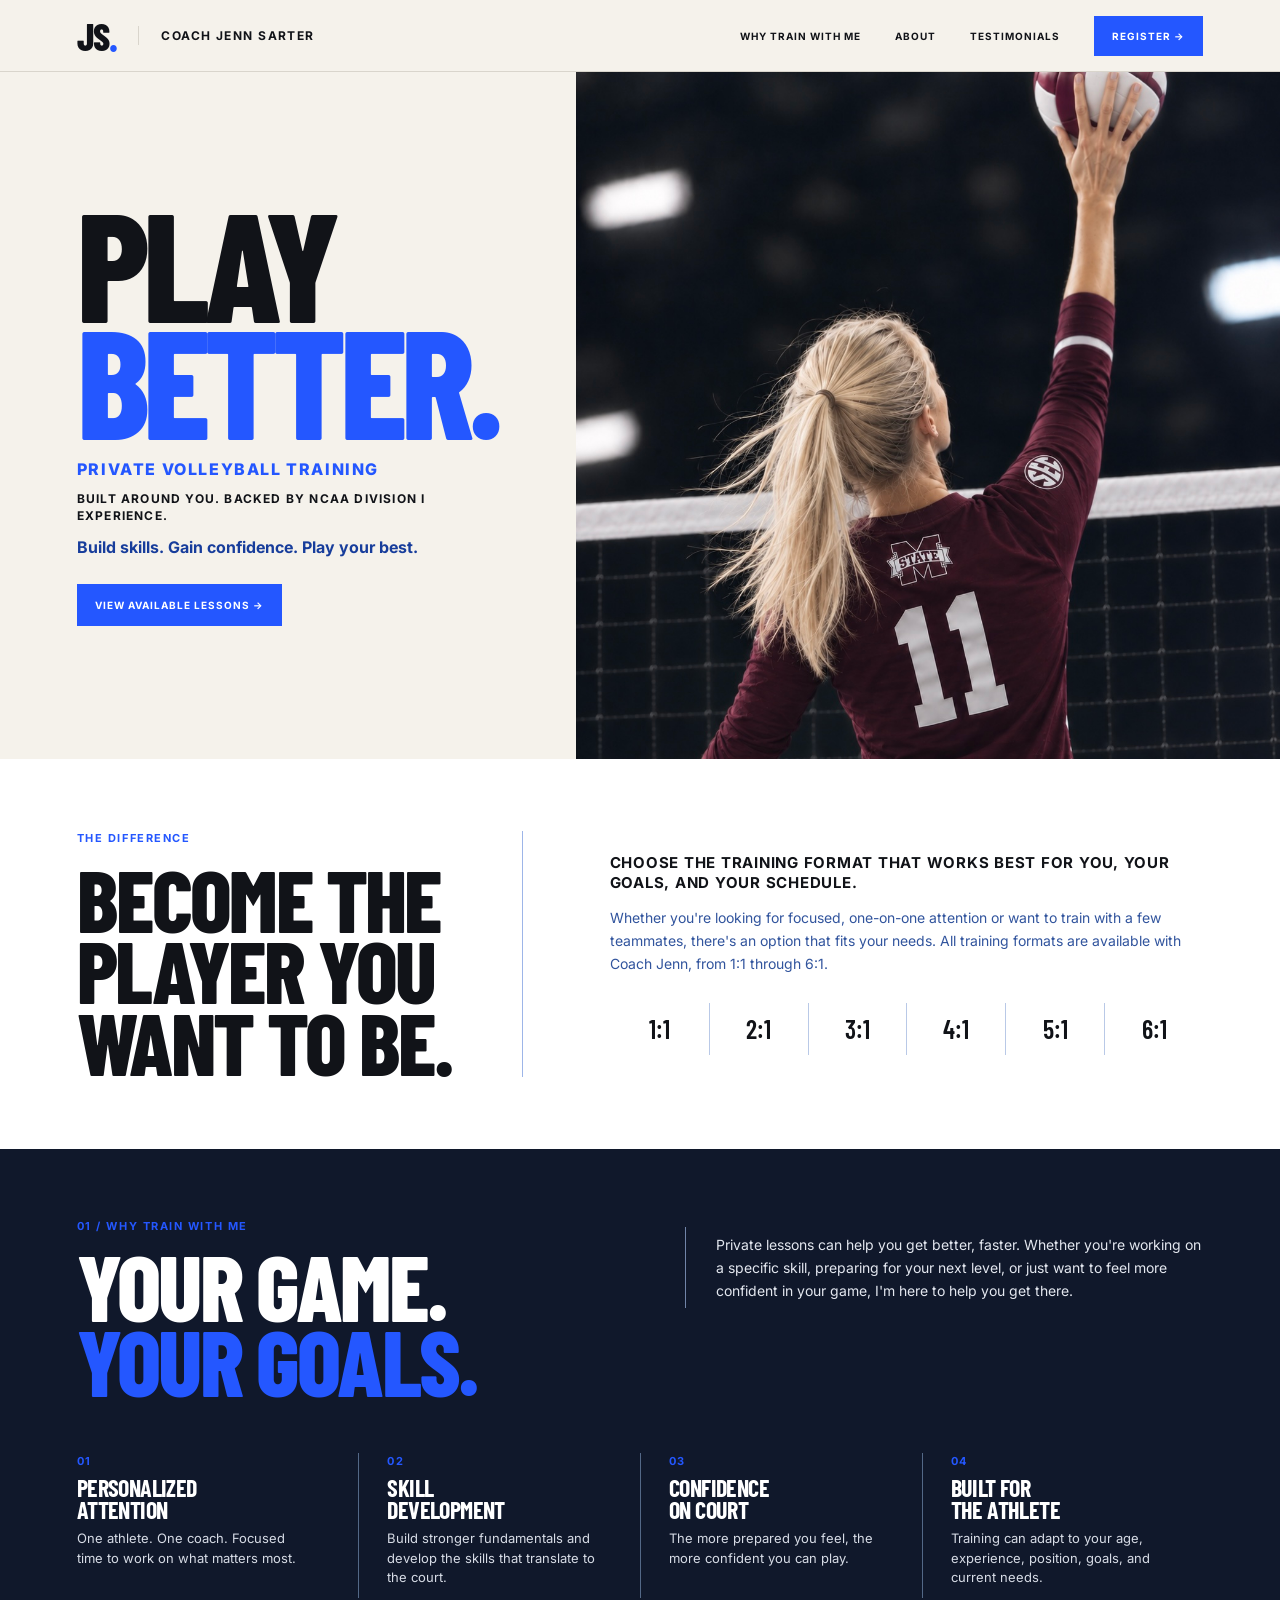
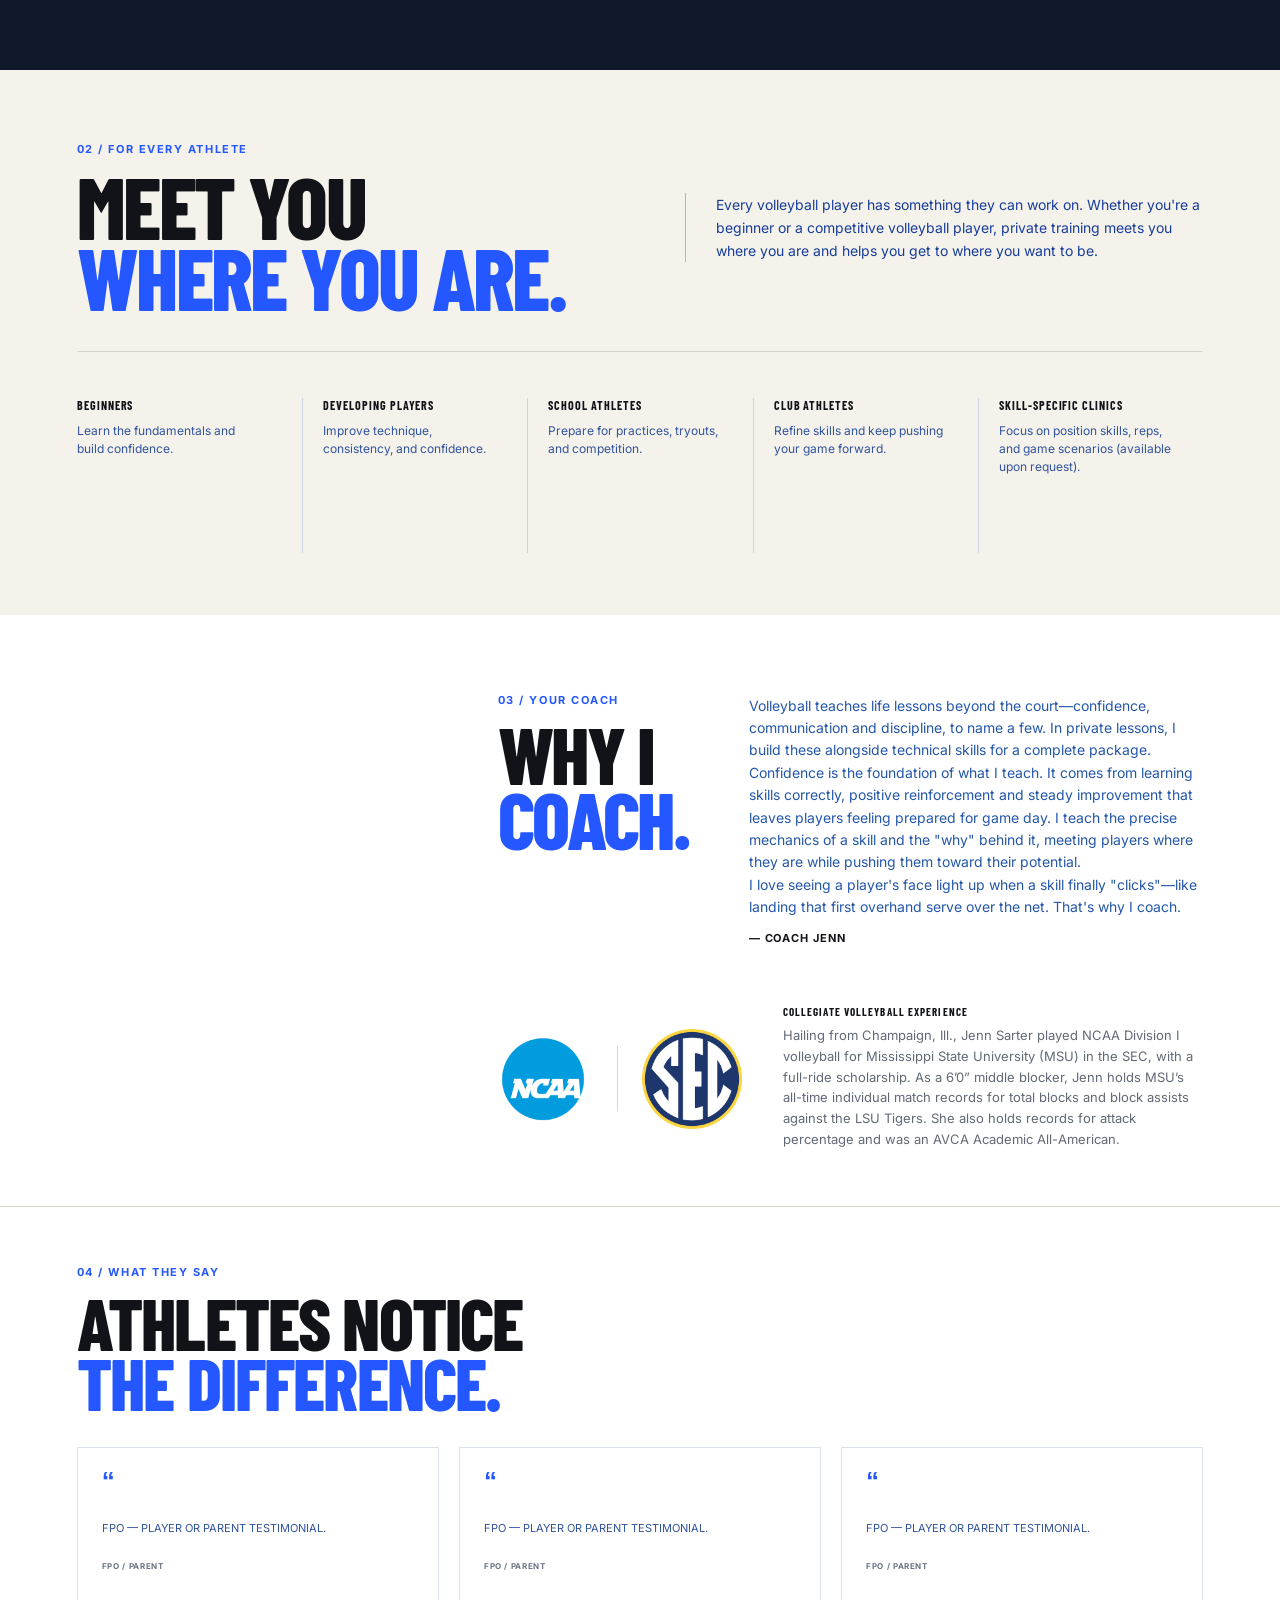
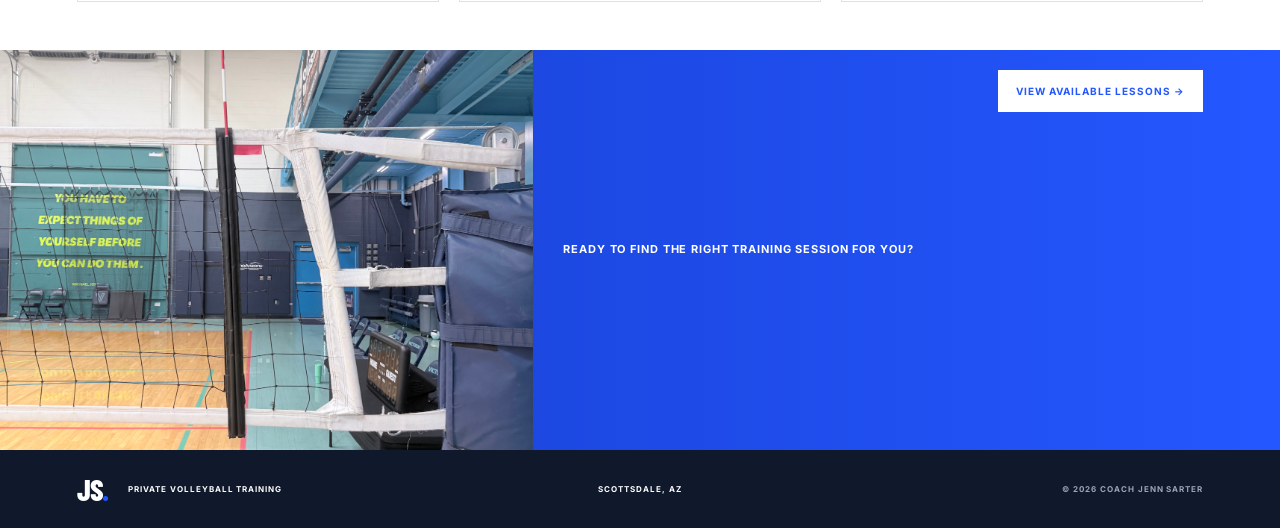
==== commit ca966dd1: "Update why I coach" ====
--- a/index.html
+++ b/index.html
@@ -1284,14 +1284,14 @@
    <section class="home-coach" id="about">
 
 <div class="home-coach-photo">
-  <video
-    id="coachVideo"
-    muted
-    playsinline
-    preload="auto"
-    poster="images/Jenn Middle.jpeg">
-    <source src="images/coach-jenn.mp4" type="video/mp4">
-  </video>
+<video
+  id="coachVideo"
+  muted
+  playsinline
+  preload="auto"
+  poster="coach-jenn-poster.jpg">
+  <source src="coach-jenn.mp4" type="video/mp4">
+</video>
 </div>
 
 
@@ -1312,10 +1312,23 @@
   <div class="home-coach-quote">
 
     <p>
-      “Volleyball teaches life lessons that go far beyond the court—confidence, communication, discipline, to name a few. In private lessons, my goal is to build these skills alongside technical volleyball skills, so players leave with a complete package for success.
-Building confidence is at the heart of what I teach. It comes from learning skills correctly, positive reinforcement, and steady improvement that leaves players feeling prepared for game day. I'm passionate about teaching not just the precise mechanics of a skill, but the "why" behind the form. I meet athletes where they are, while continually pushing them toward their full potential.
-I love seeing a player's face light up when a skill finally "clicks"—like landing that first overhand serve over the net. That's why I coach.”
-    </p>
+  Volleyball teaches life lessons beyond the court—confidence, communication
+  and discipline, to name a few. In private lessons, I build these alongside
+  technical skills for a complete package.
+</p>
+
+<p>
+  Confidence is the foundation of what I teach. It comes from learning skills
+  correctly, positive reinforcement and steady improvement that leaves players
+  feeling prepared for game day. I teach the precise mechanics of a skill and
+  the "why" behind it, meeting players where they are while pushing them
+  toward their potential.
+</p>
+
+<p>
+  I love seeing a player's face light up when a skill finally "clicks"—like
+  landing that first overhand serve over the net. That's why I coach.
+</p>
 
     <strong>
       — COACH JENN
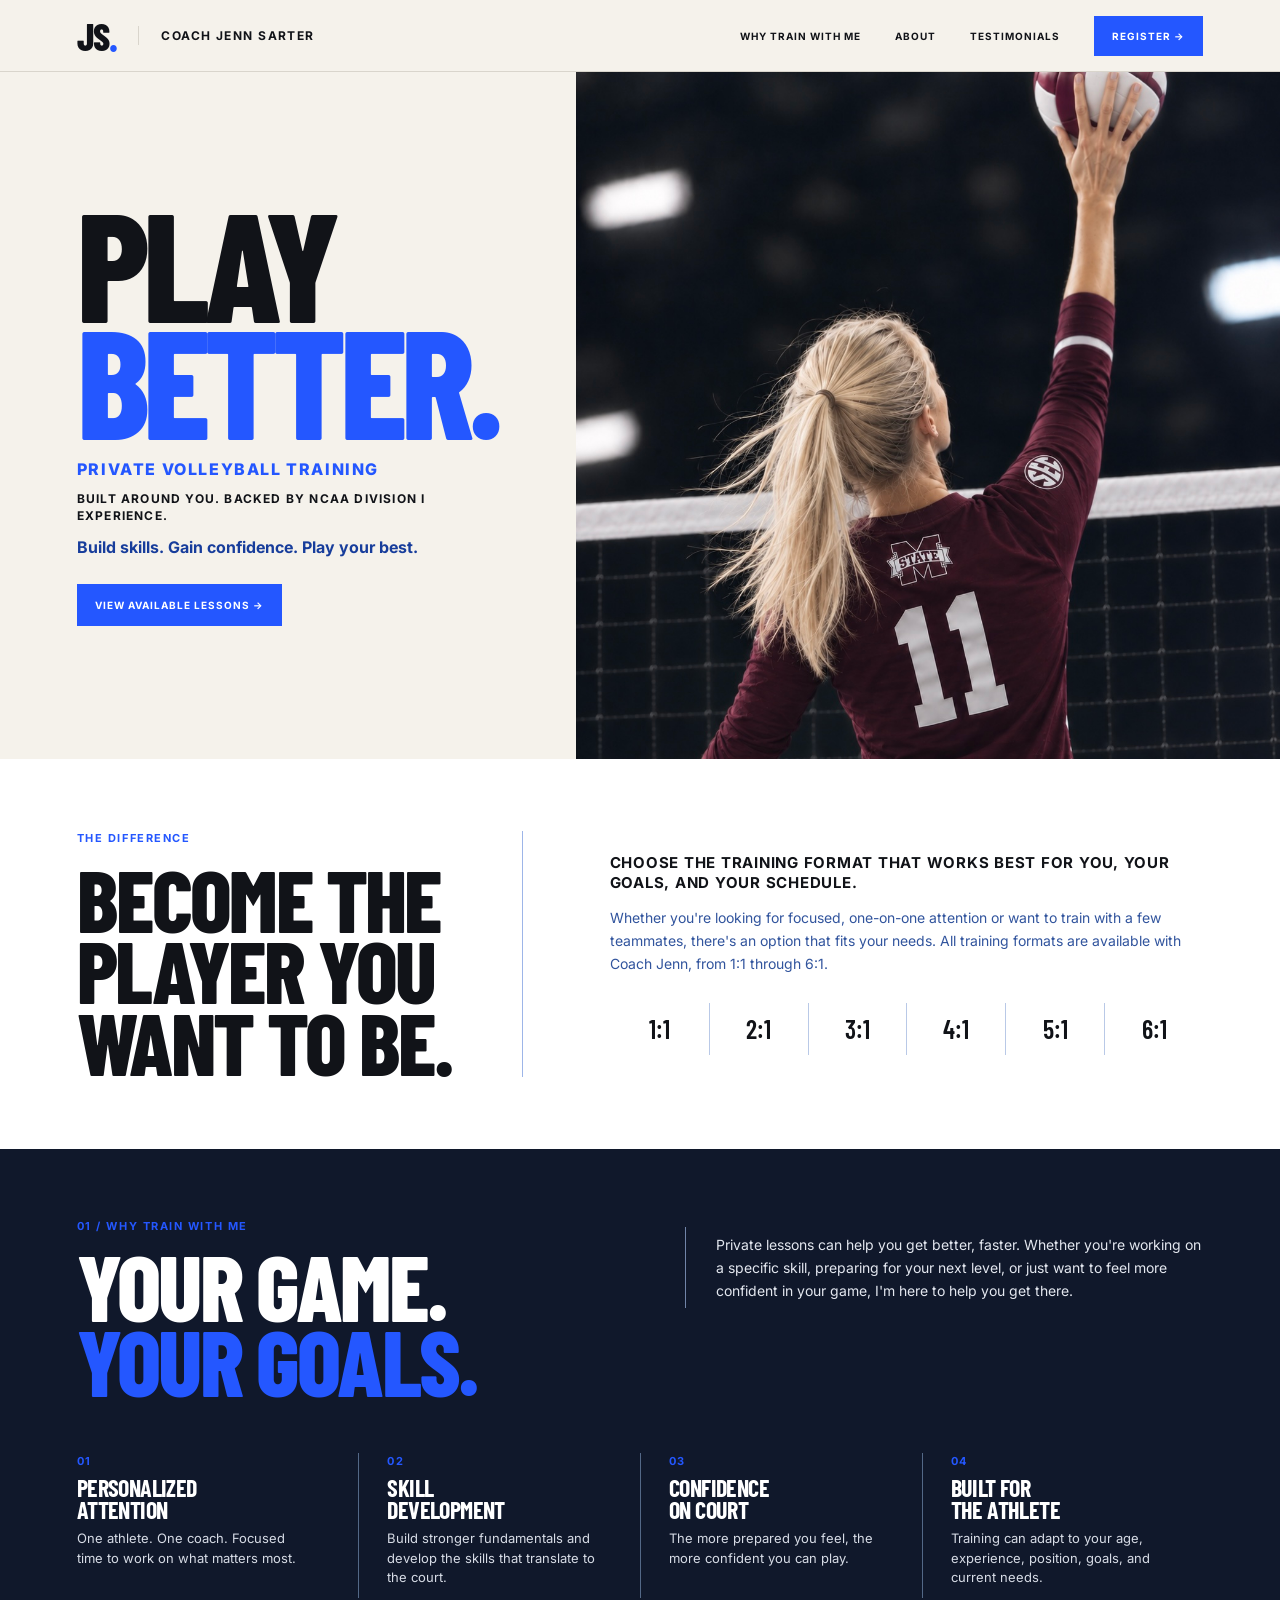
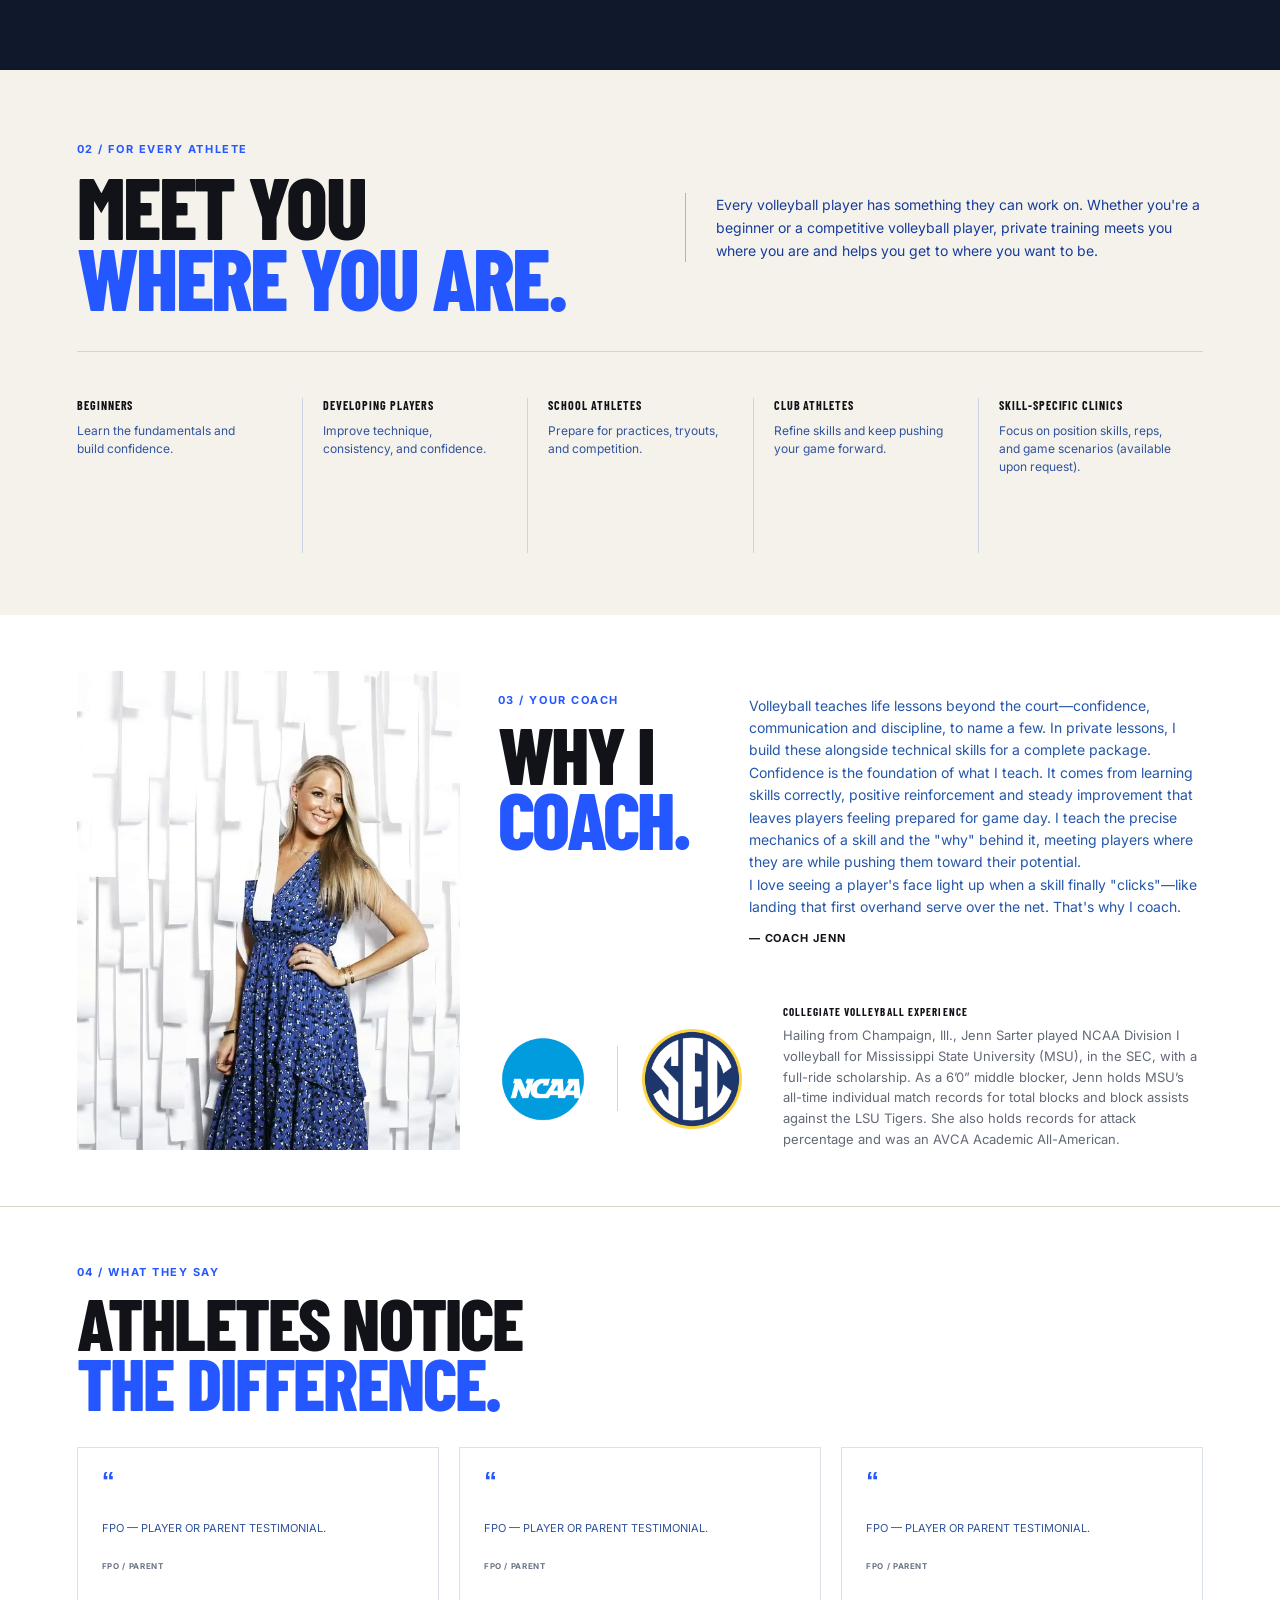
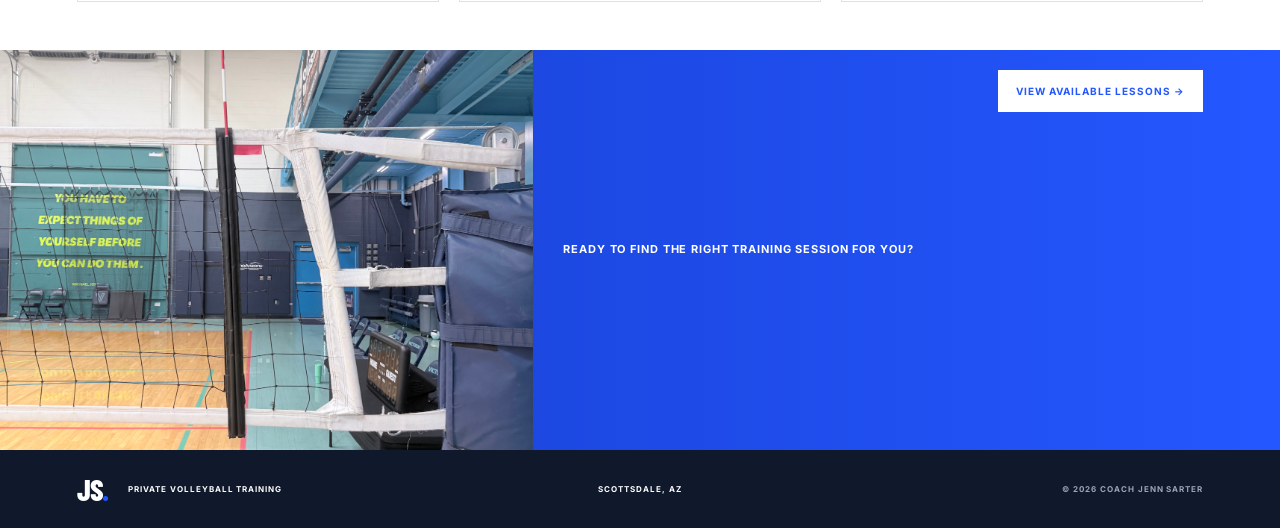
==== commit ef2cd97f: "Update index.html" ====
--- a/index.html
+++ b/index.html
@@ -1362,7 +1362,7 @@
 
       <p>
         Hailing from Champaign, Ill., Jenn Sarter played NCAA Division I volleyball for
-        Mississippi State University (MSU) in the SEC, with a full-ride
+        Mississippi State University (MSU), in the SEC, with a full-ride
         scholarship. As a 6’0” middle blocker, Jenn holds MSU’s all-time individual
         match records for total blocks and block assists against the 
         LSU Tigers. She also holds records for attack percentage and was
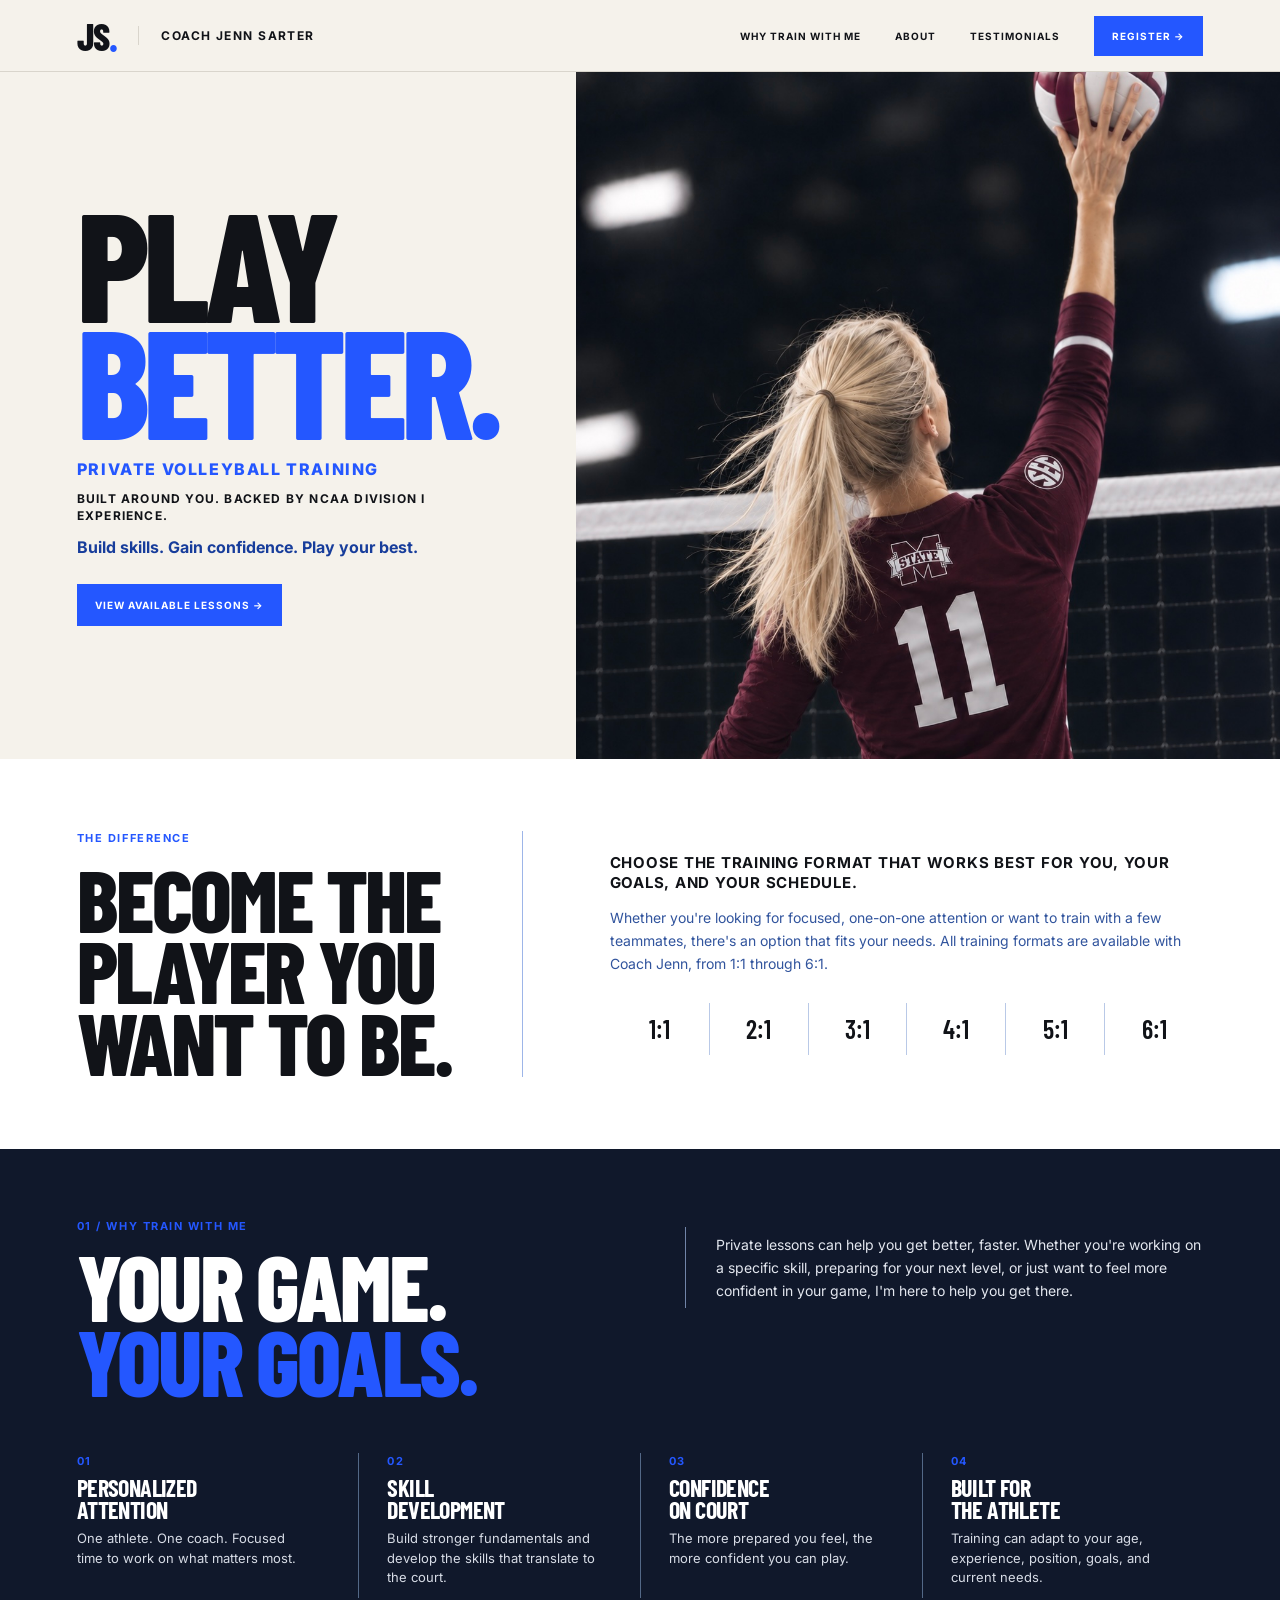
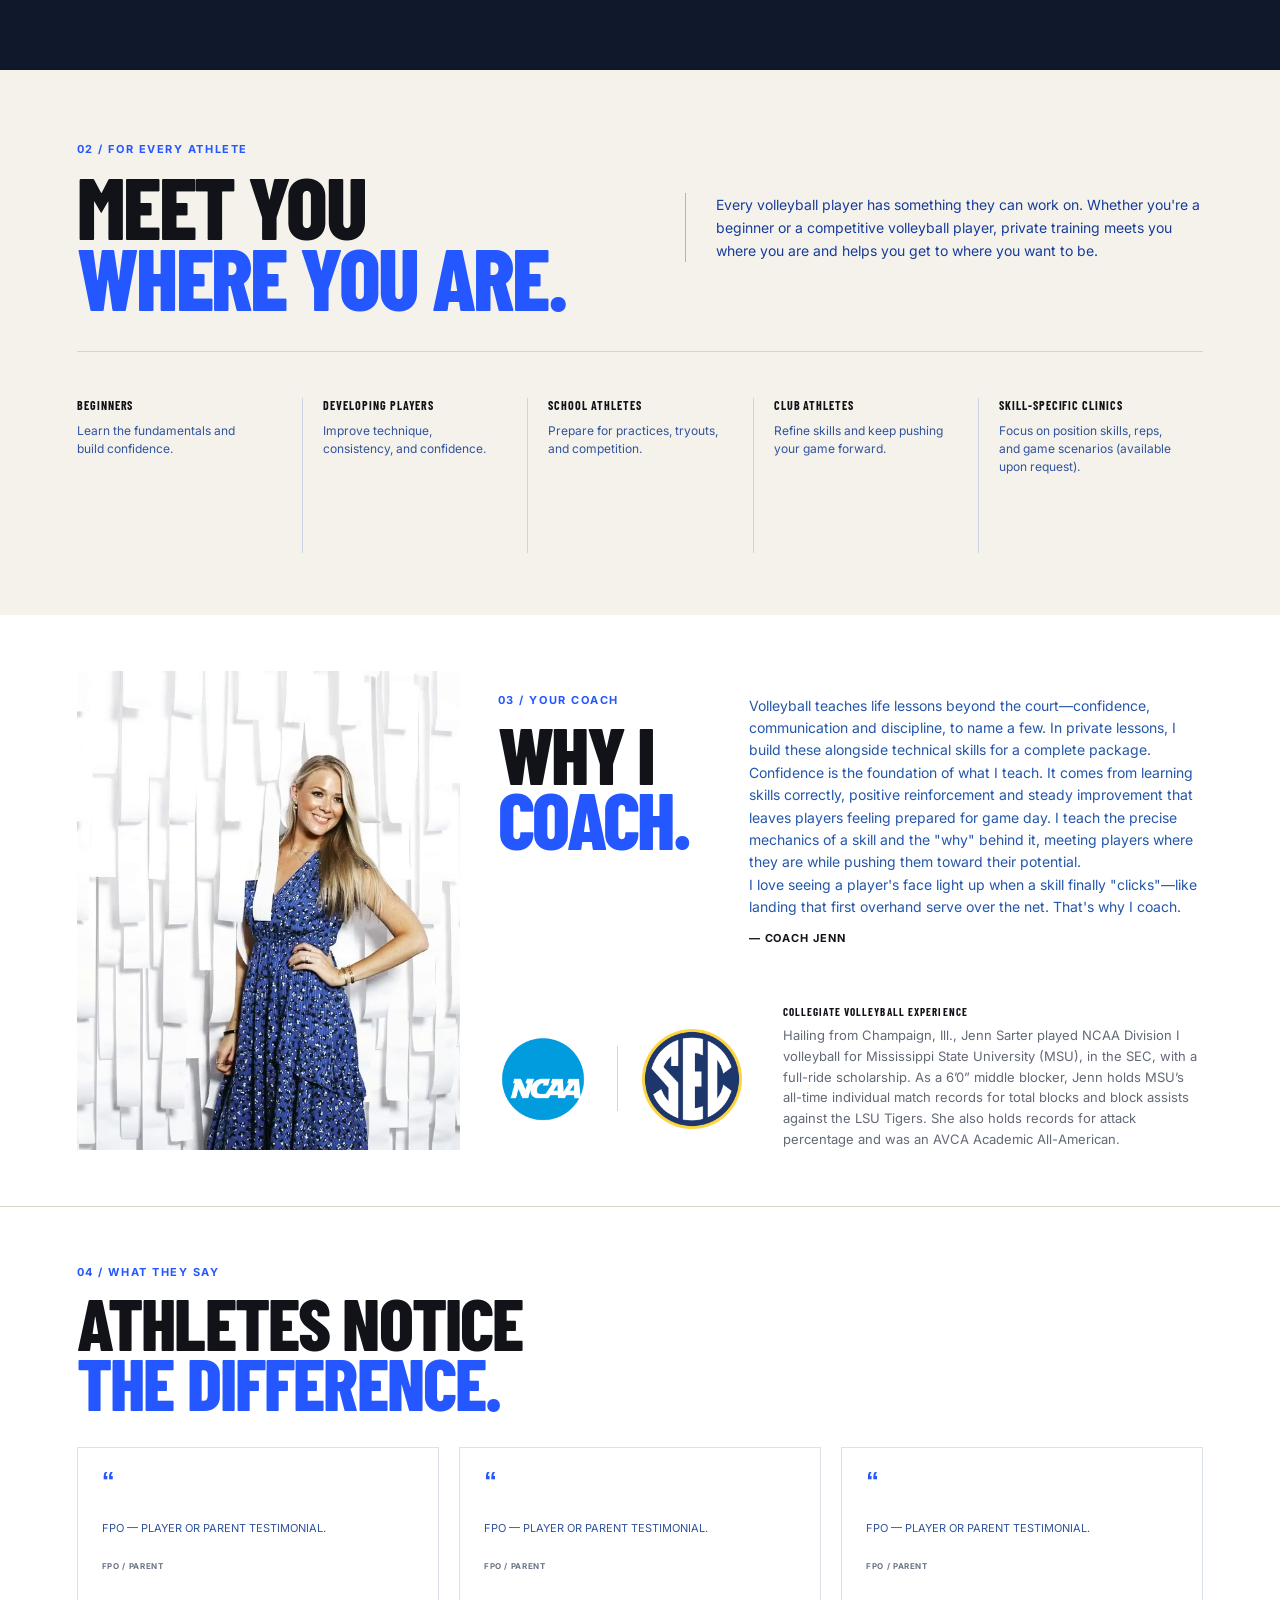
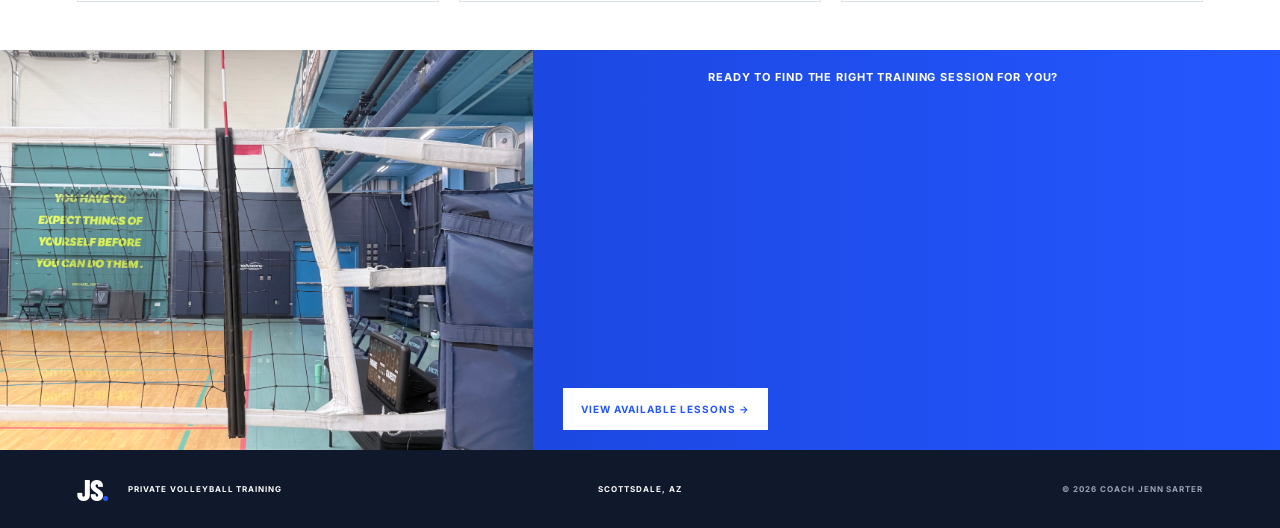
==== commit 686daa4e: "MP4" ====
--- a/index.html
+++ b/index.html
@@ -1290,7 +1290,7 @@
   playsinline
   preload="auto"
   poster="coach-jenn-poster.jpg">
-  <source src="coach-jenn.mp4" type="video/mp4">
+  <source src="coach-jenn.MP4" type="video/mp4">
 </video>
 </div>
 
--- a/css/style.css
+++ b/css/style.css
@@ -1866,3 +1866,59 @@
   object-fit: cover;
   object-position: center;
 }
+
+/* =========================================================
+   HOMEPAGE — FINAL CTA
+   ========================================================= */
+
+body.homepage .home-bottom-cta {
+  display: grid;
+  grid-template-columns: 1fr 1fr;
+}
+
+body.homepage .home-bottom-photo {
+  overflow: hidden;
+}
+
+body.homepage .home-bottom-photo img {
+  width: 100%;
+  height: 100%;
+  object-fit: cover;
+}
+
+body.homepage .home-bottom-content {
+  display: flex;
+  flex-direction: column;
+  align-items: flex-start;
+  justify-content: center;
+  gap: 22px;
+  padding: 60px 8vw;
+}
+
+body.homepage .home-bottom-content p {
+  margin: 0;
+}
+
+body.homepage .home-bottom-content .home-button {
+  display: inline-flex;
+  align-items: center;
+}
+
+@media (max-width: 650px) {
+  body.homepage .home-bottom-cta {
+    grid-template-columns: 1fr;
+  }
+
+  body.homepage .home-bottom-photo {
+    min-height: 320px;
+  }
+
+  body.homepage .home-bottom-content {
+    padding: 50px 7vw;
+  }
+}
+
+/* Space between WHY I COACH paragraphs */
+body.homepage .home-coach-content p + p {
+  margin-top: 24px;
+}
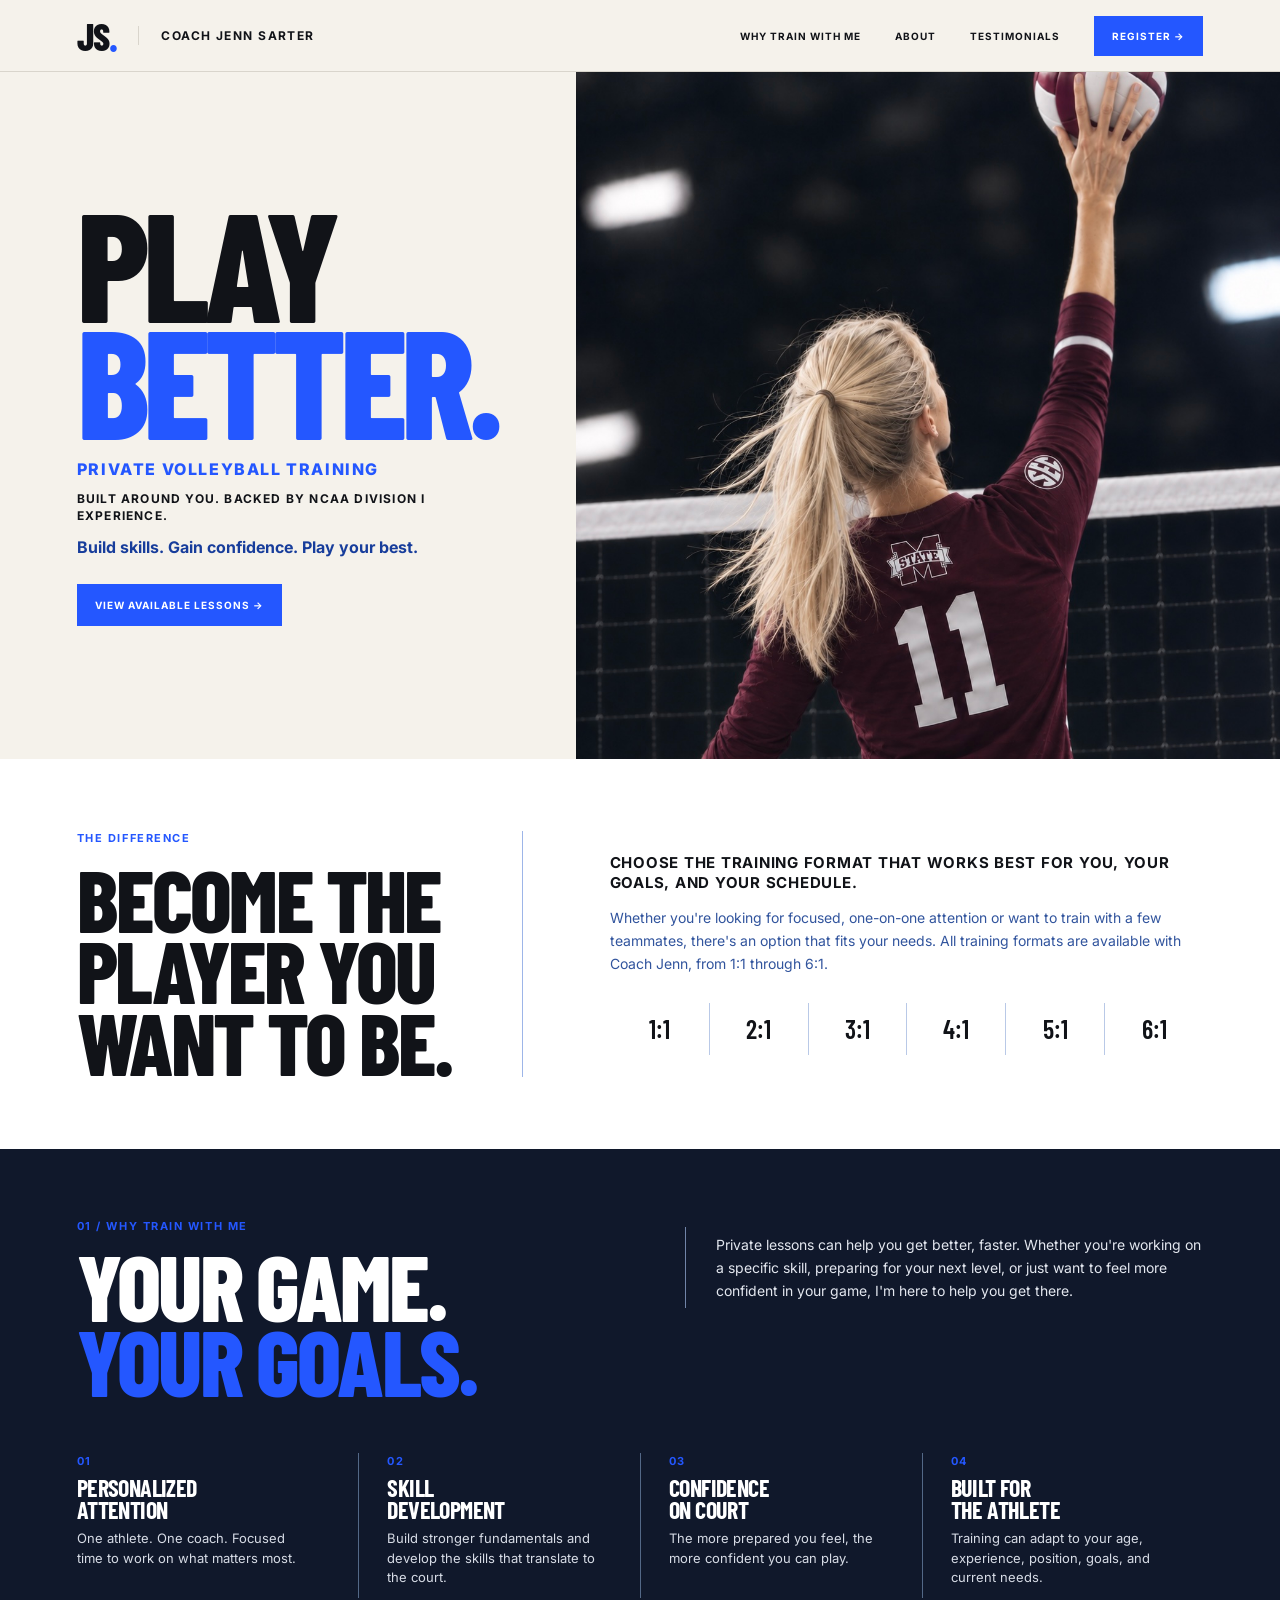
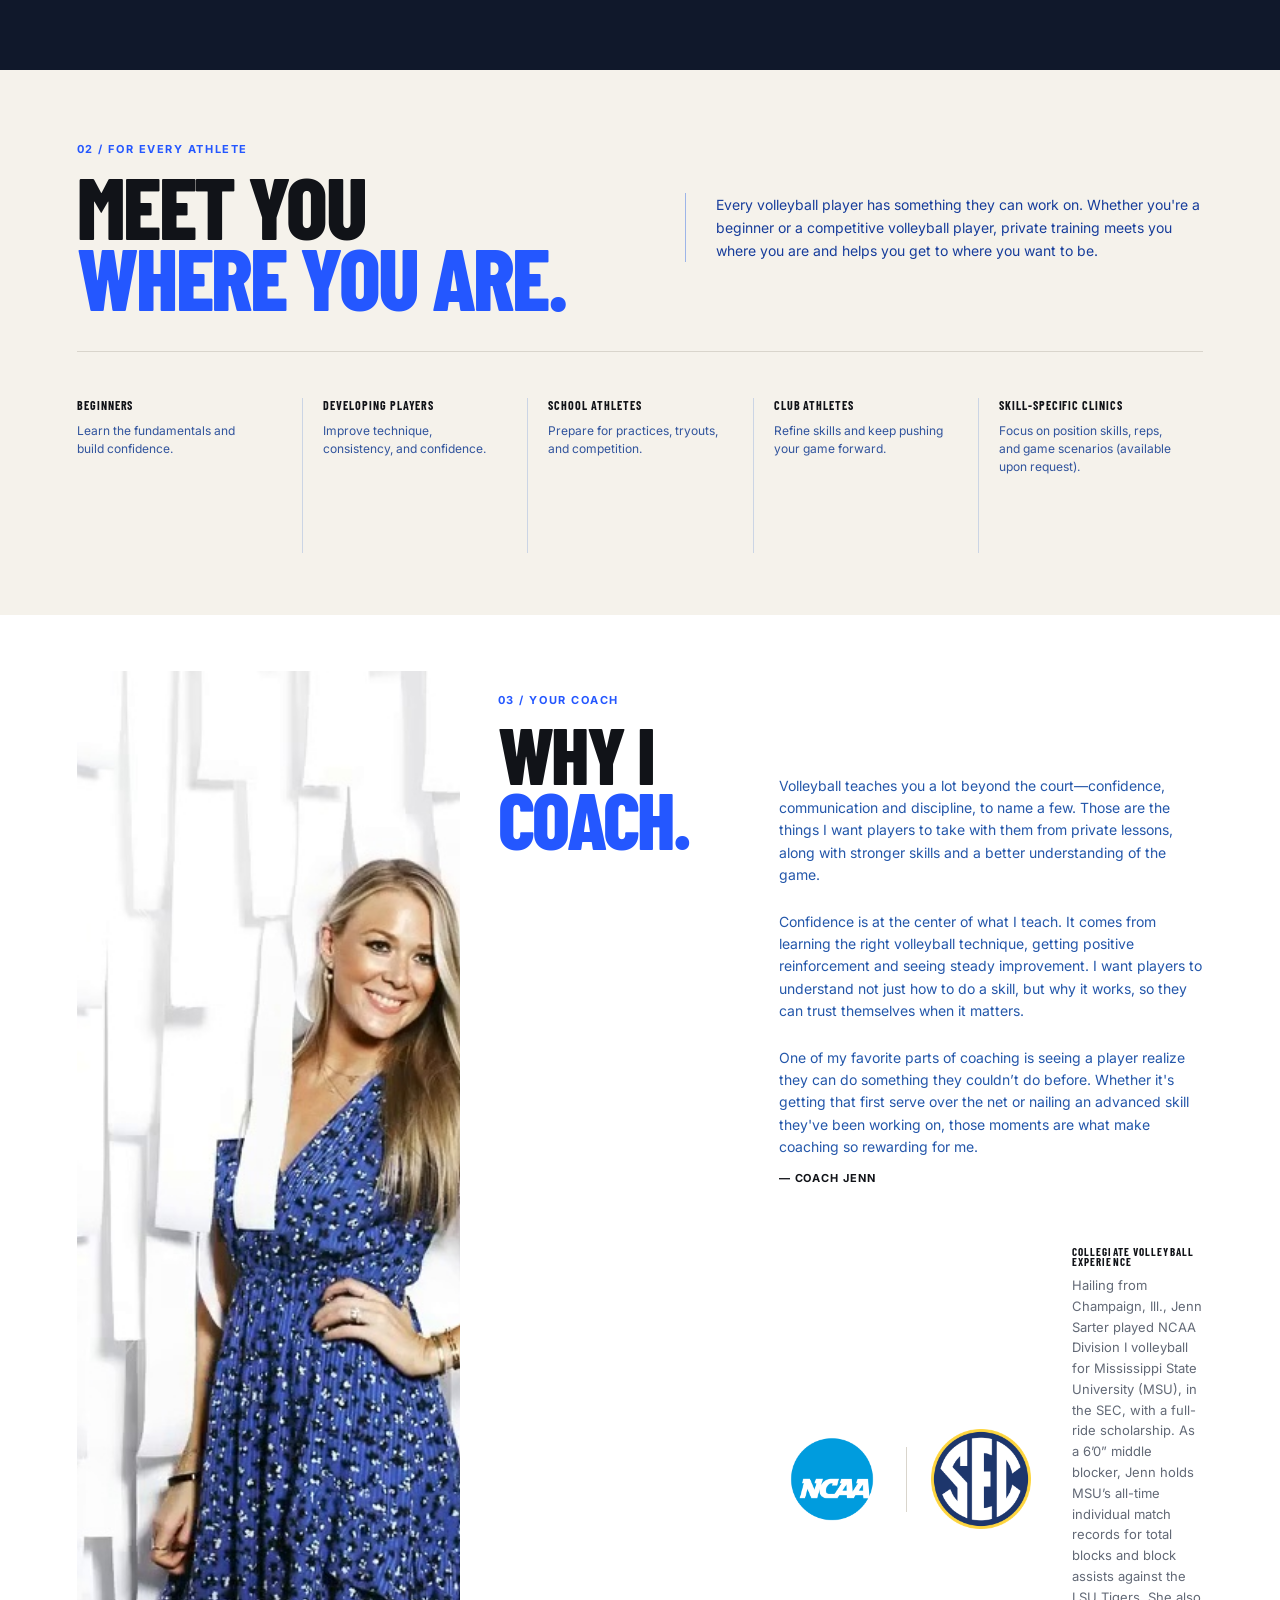
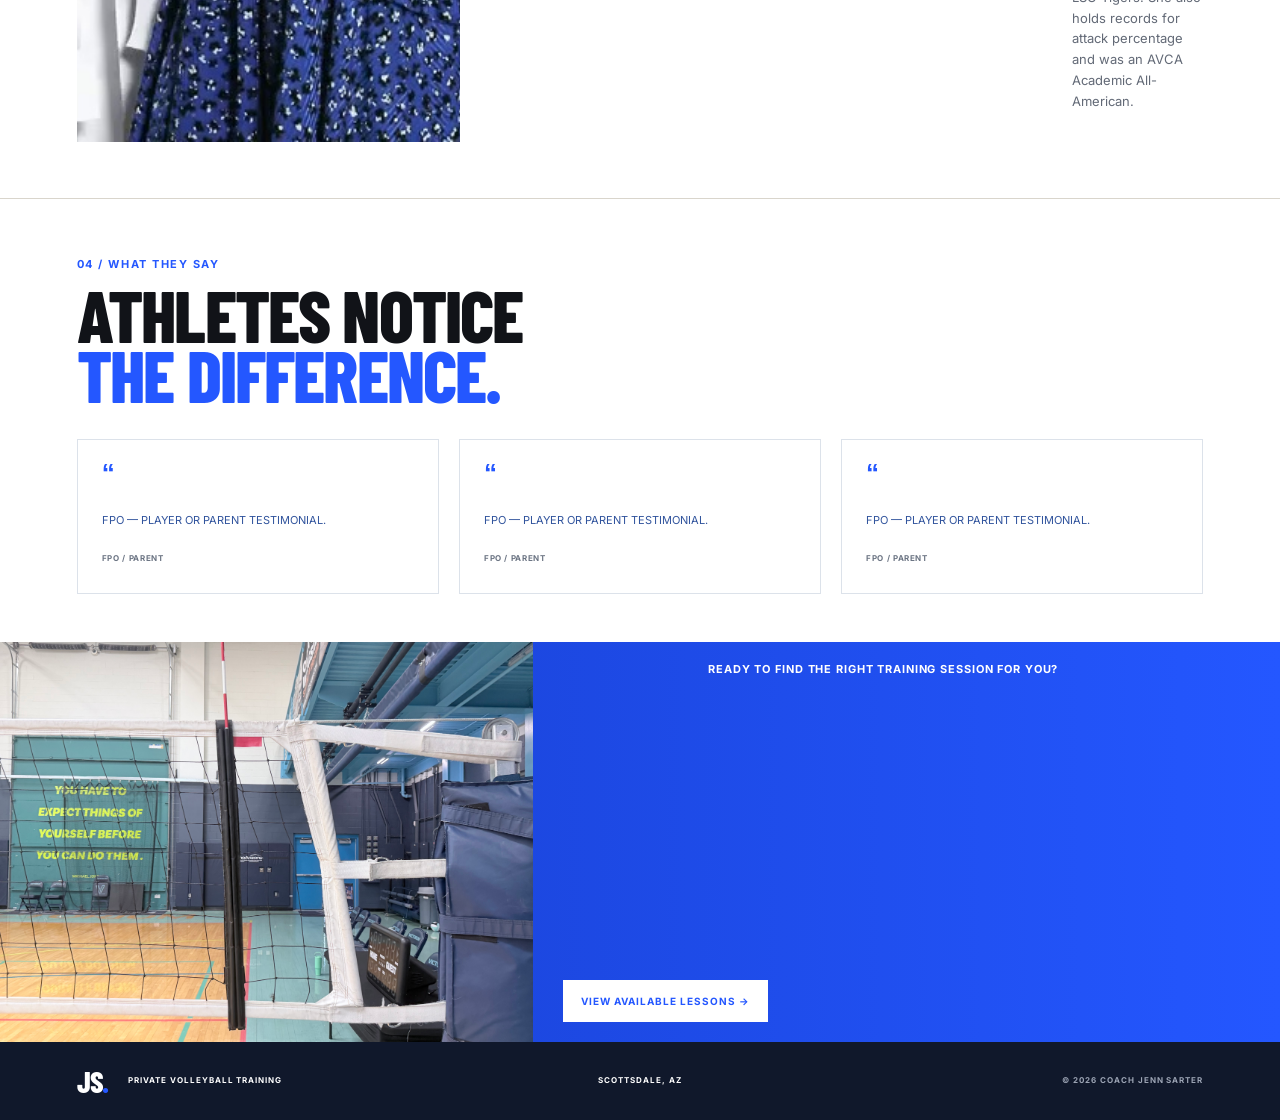
==== commit dabb9b75: "new why I coach" ====
--- a/index.html
+++ b/index.html
@@ -1311,31 +1311,35 @@
 
   <div class="home-coach-quote">
 
-    <p>
-  Volleyball teaches life lessons beyond the court—confidence, communication
-  and discipline, to name a few. In private lessons, I build these alongside
-  technical skills for a complete package.
-</p>
-
-<p>
-  Confidence is the foundation of what I teach. It comes from learning skills
-  correctly, positive reinforcement and steady improvement that leaves players
-  feeling prepared for game day. I teach the precise mechanics of a skill and
-  the "why" behind it, meeting players where they are while pushing them
-  toward their potential.
-</p>
-
-<p>
-  I love seeing a player's face light up when a skill finally "clicks"—like
-  landing that first overhand serve over the net. That's why I coach.
-</p>
-
-    <strong>
-      — COACH JENN
-    </strong>
-
-  </div>
-
+<div class="home-coach-quote">
+
+  <p>
+    Volleyball teaches you a lot beyond the court—confidence, communication
+    and discipline, to name a few. Those are the things I want players to
+    take with them from private lessons, along with stronger skills and a
+    better understanding of the game.
+  </p>
+
+  <p>
+    Confidence is at the center of what I teach. It comes from learning the
+    right volleyball technique, getting positive reinforcement and seeing
+    steady improvement. I want players to understand not just how to do a
+    skill, but why it works, so they can trust themselves when it matters.
+  </p>
+
+  <p>
+    One of my favorite parts of coaching is seeing a player realize they can
+    do something they couldn’t do before. Whether it's getting that first
+    serve over the net or nailing an advanced skill they've been working on,
+    those moments are what make coaching so rewarding for me.
+  </p>
+
+  <strong>
+    — COACH JENN
+  </strong>
+
+</div>
+    
 
   <div class="home-credentials">
 
--- a/css/style.css
+++ b/css/style.css
@@ -1919,6 +1919,6 @@
 }
 
 /* Space between WHY I COACH paragraphs */
-body.homepage .home-coach-content p + p {
-  margin-top: 24px;
-}
+body.homepage .home-coach-quote p + p {
+  margin-top: 24px !important;
+}
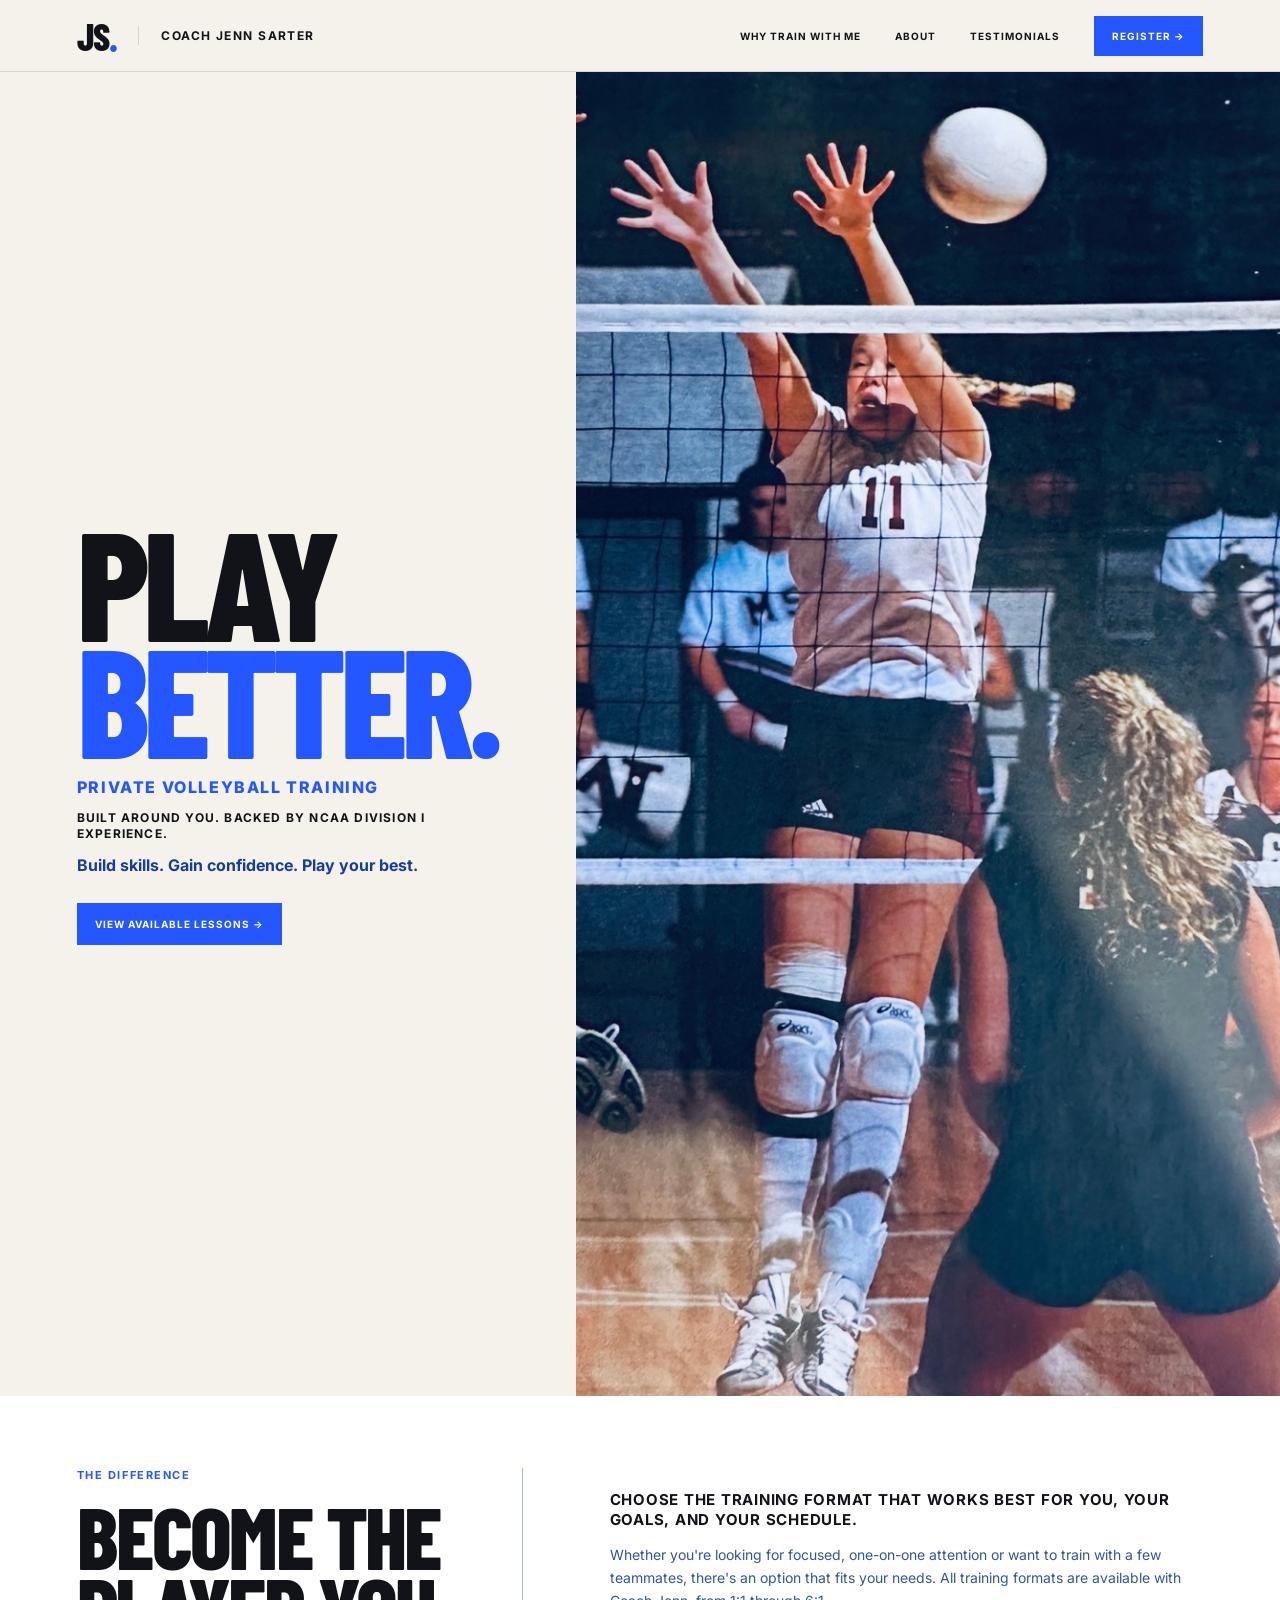
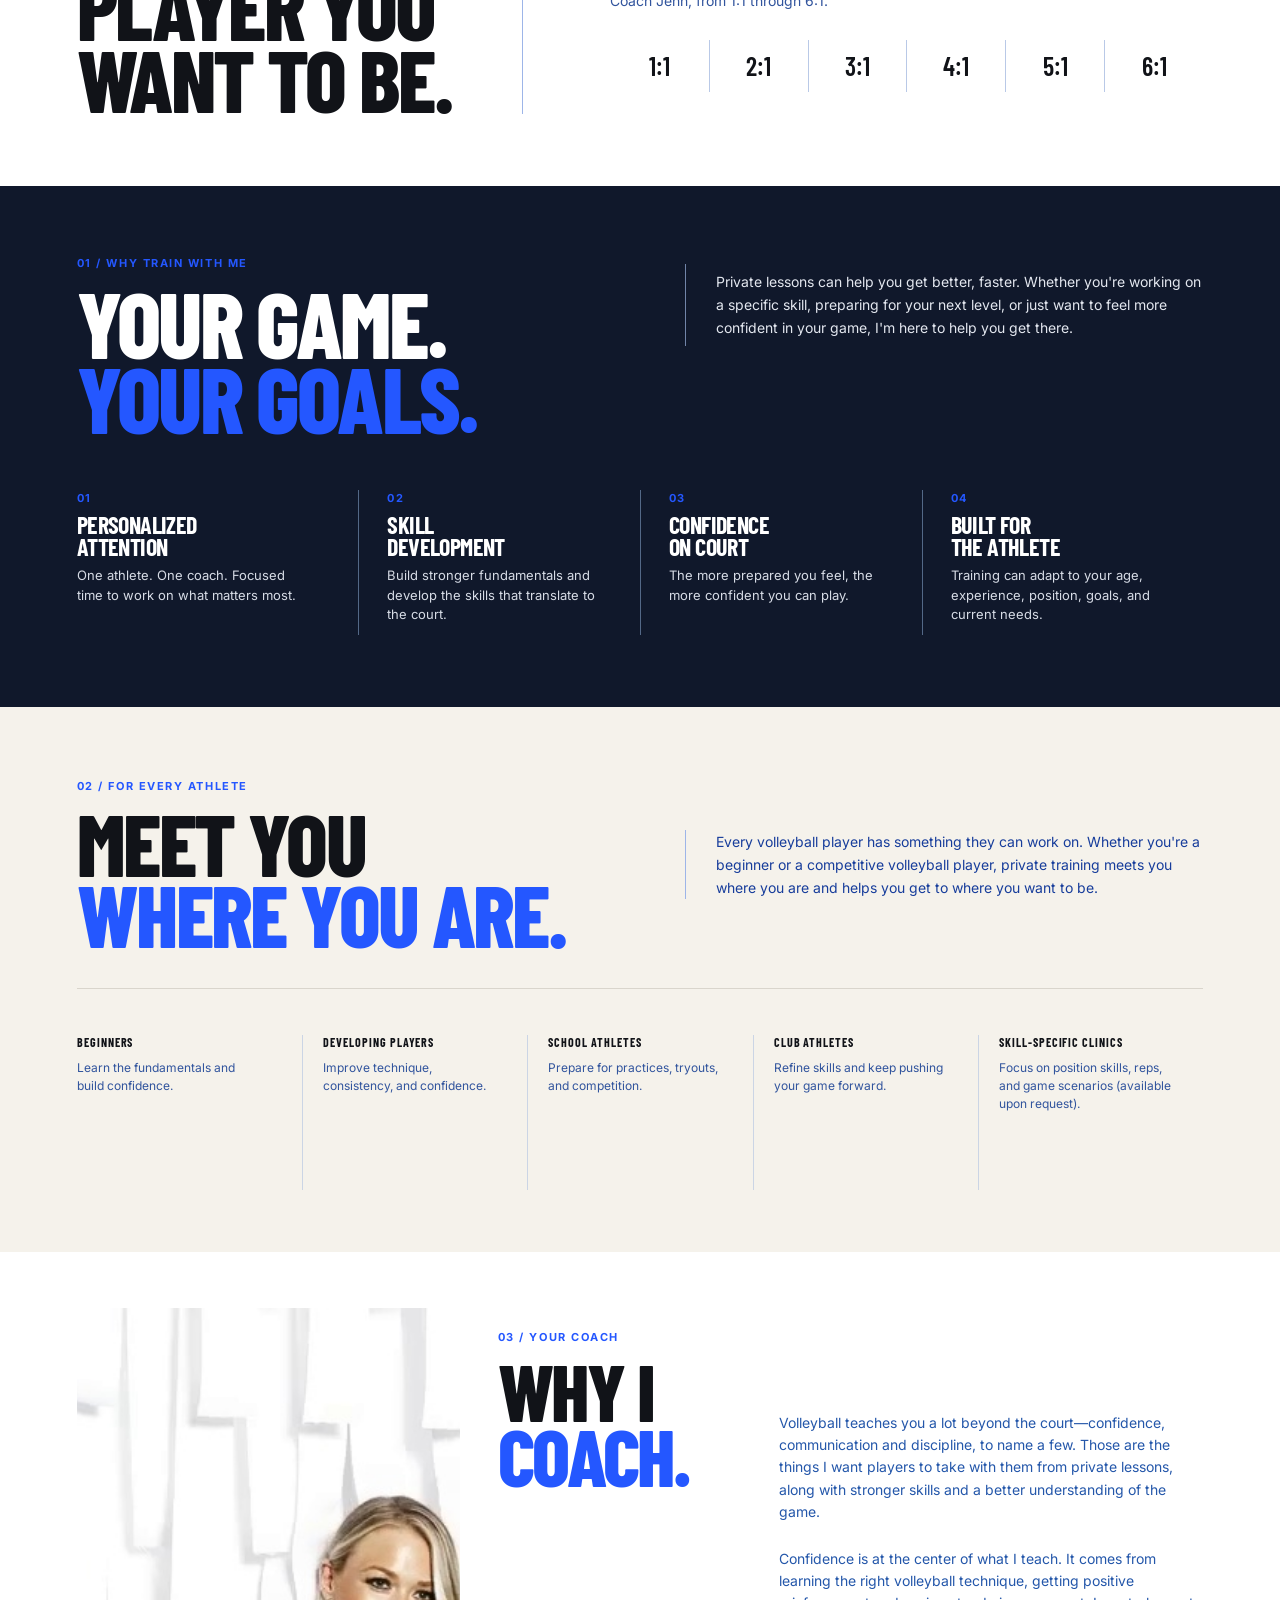
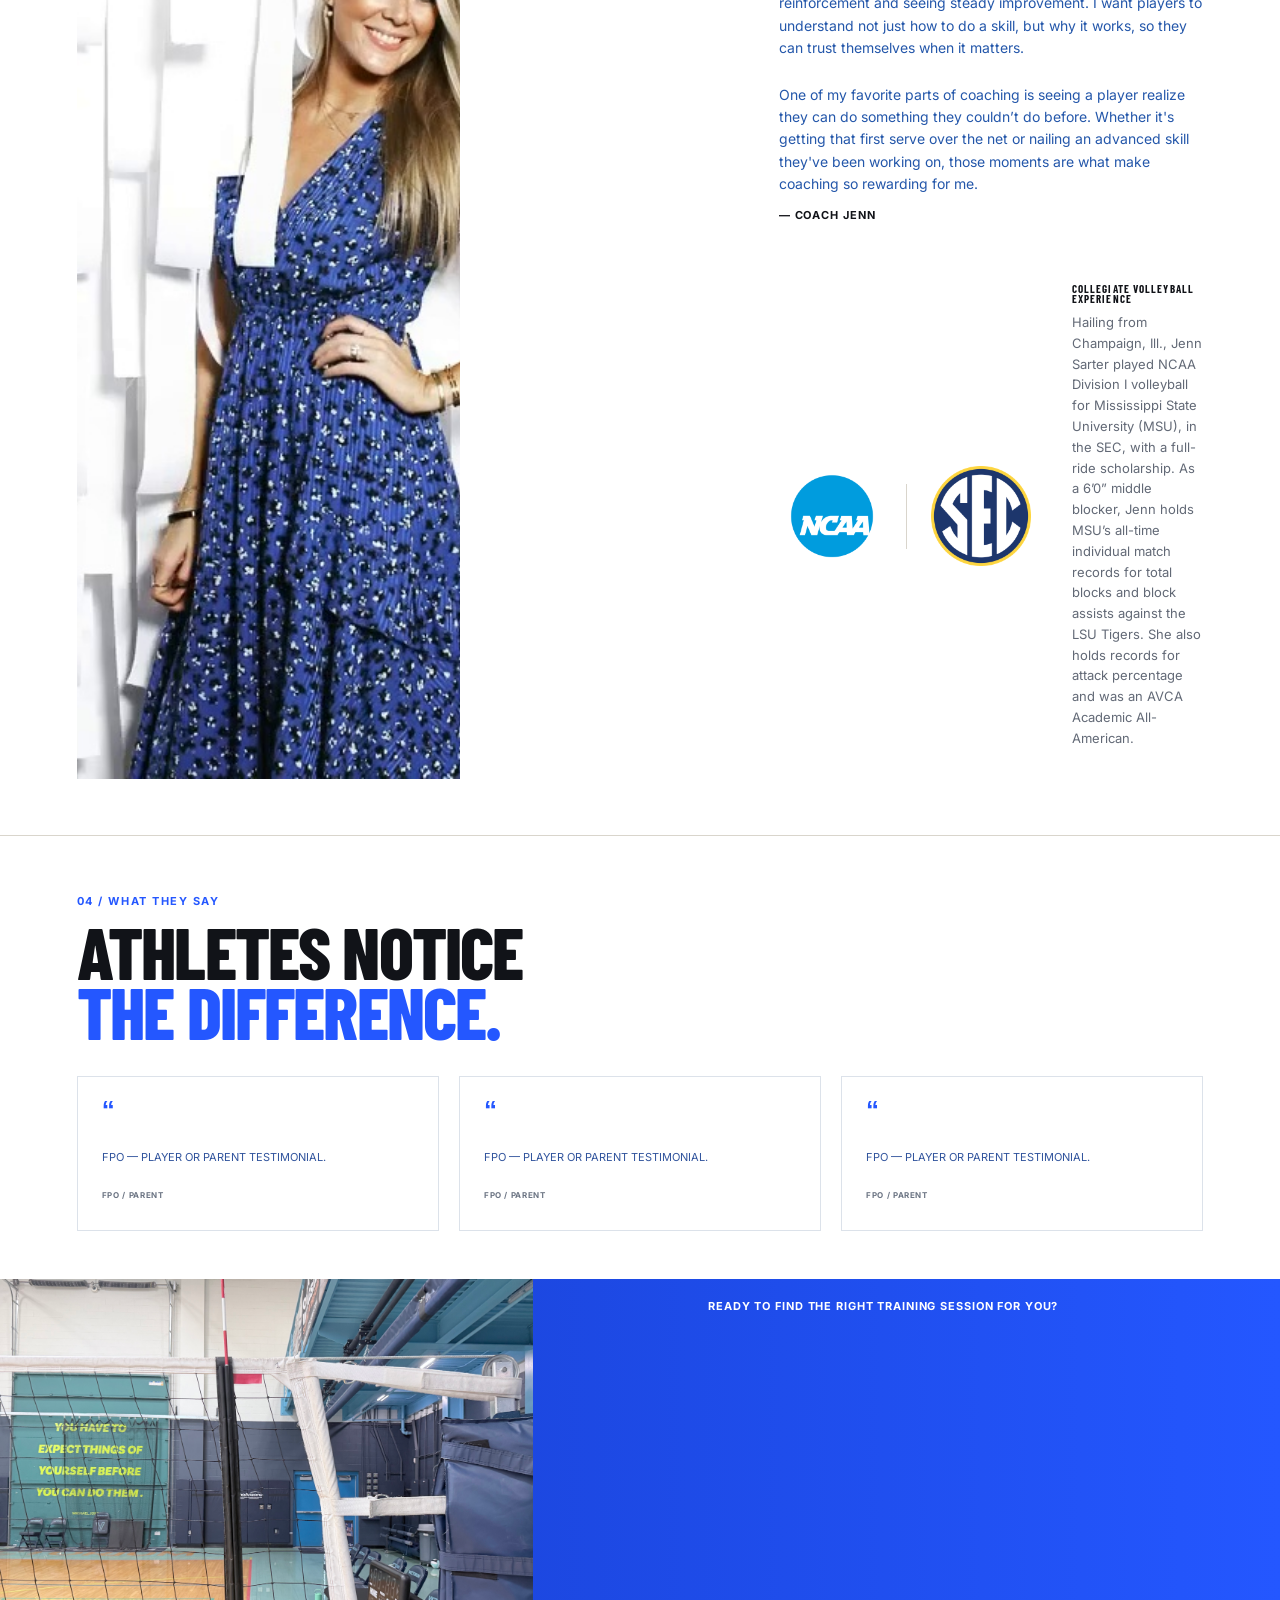
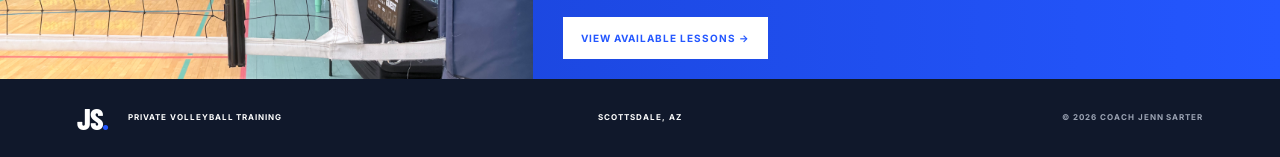
==== commit 04b8b068: "blocking hero photo" ====
--- a/index.html
+++ b/index.html
@@ -1004,7 +1004,7 @@
       <div class="home-hero-photo">
 
         <img
-          src="jenn-volleyball.jpg"
+          src="jenn-hero-blocking.jpg"
           alt="Volleyball player reaching for the ball">
 
       </div>
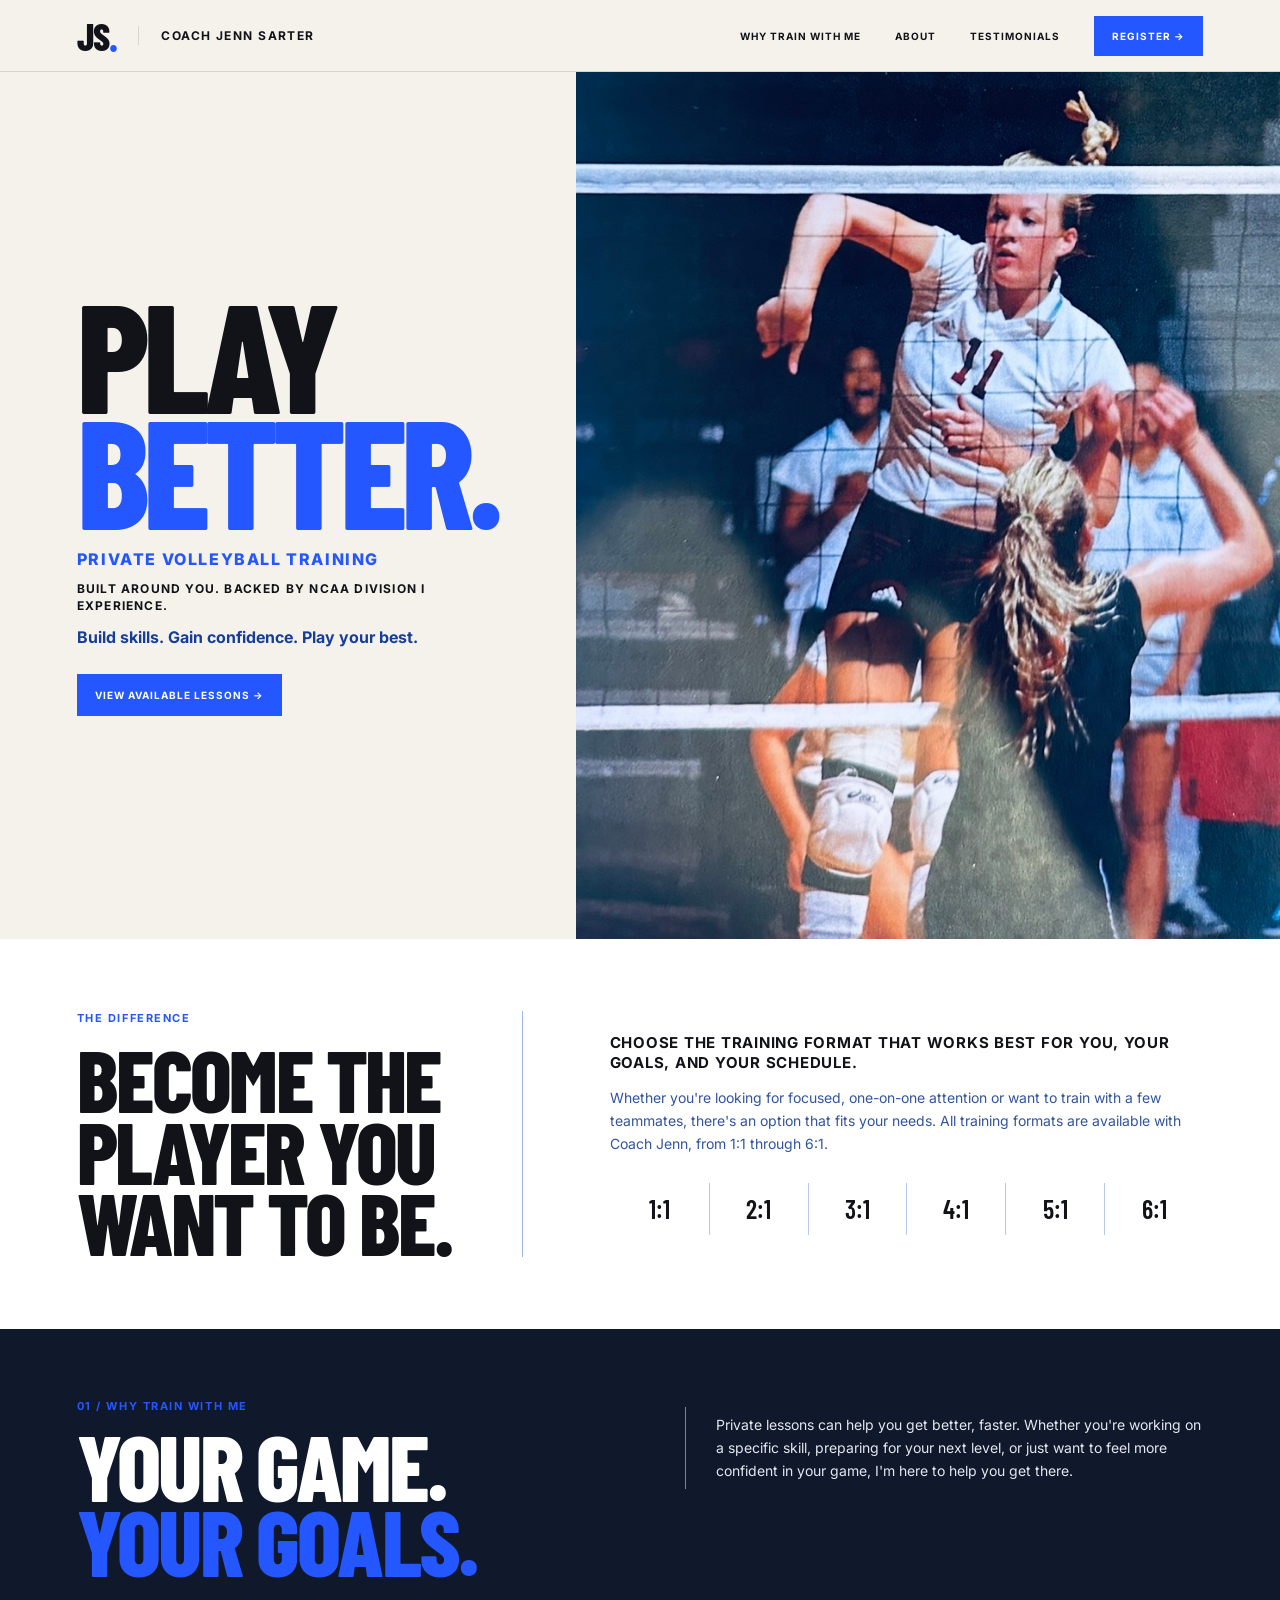
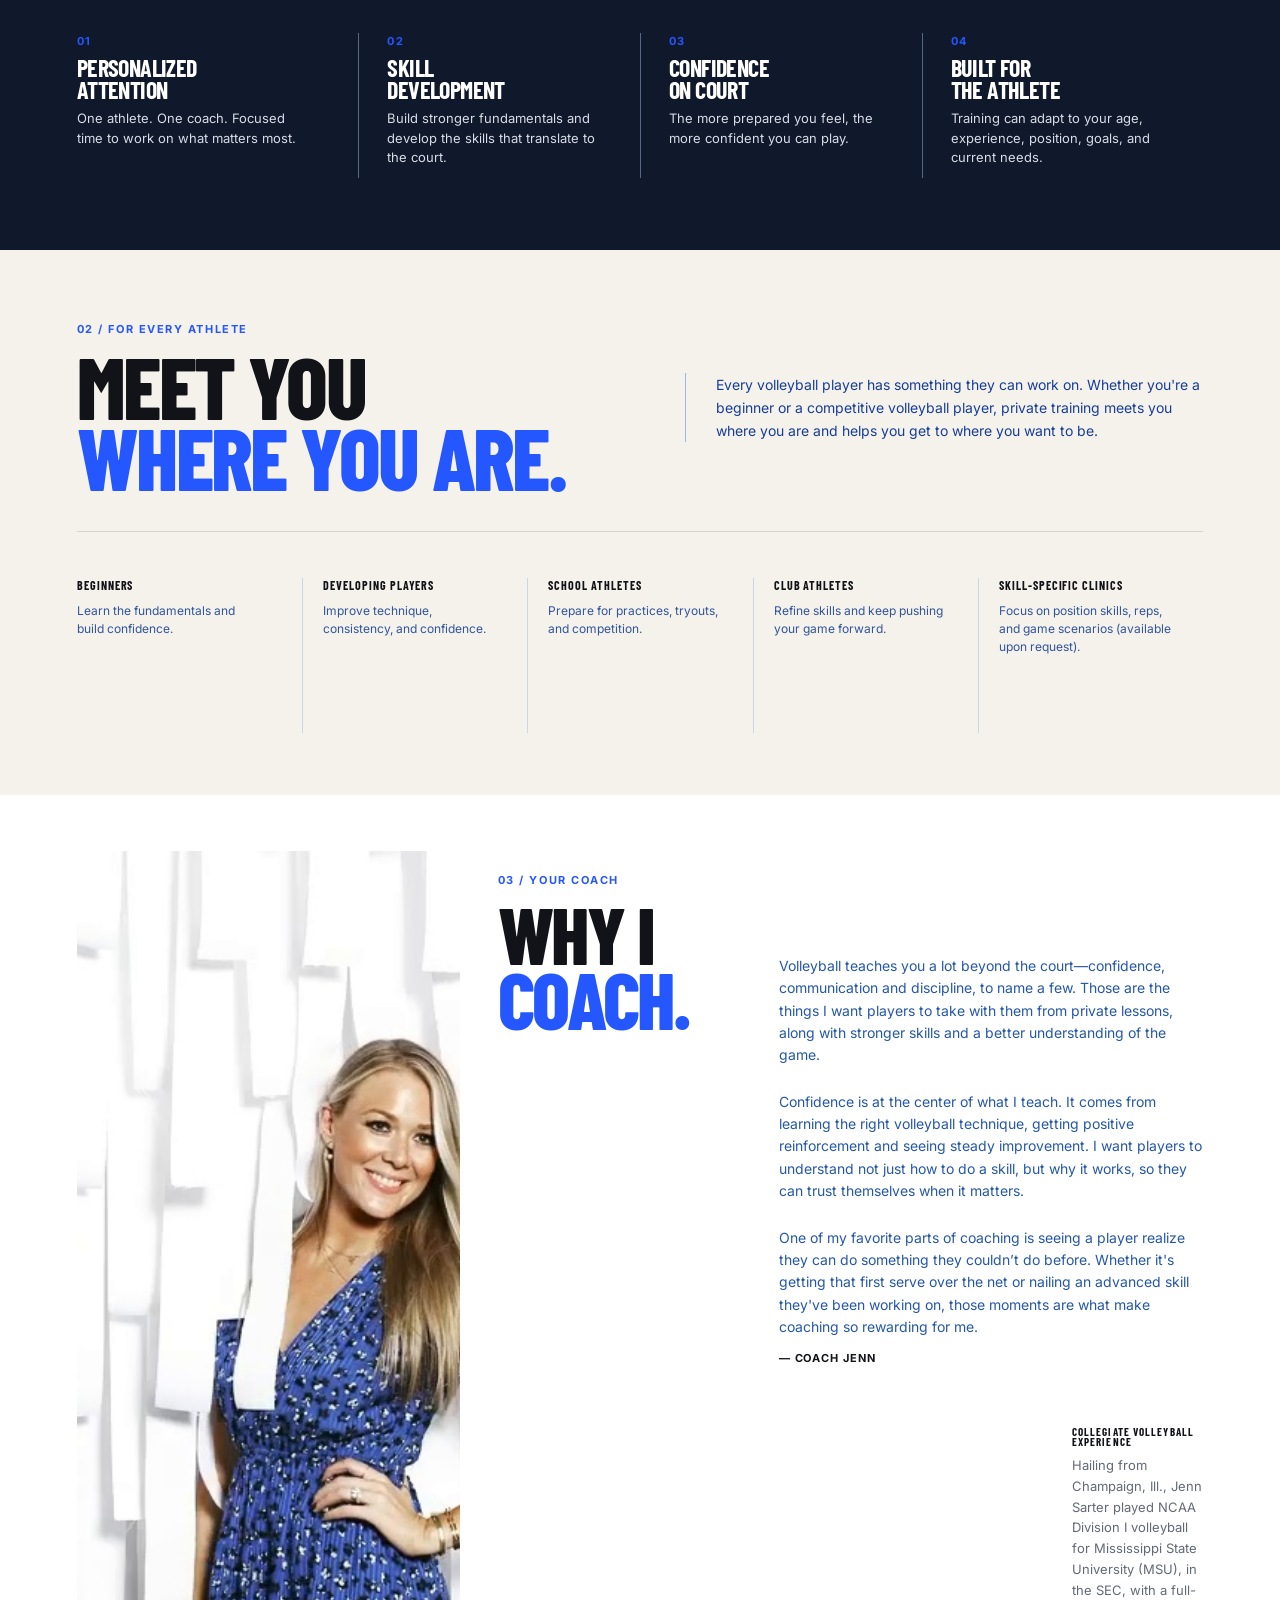
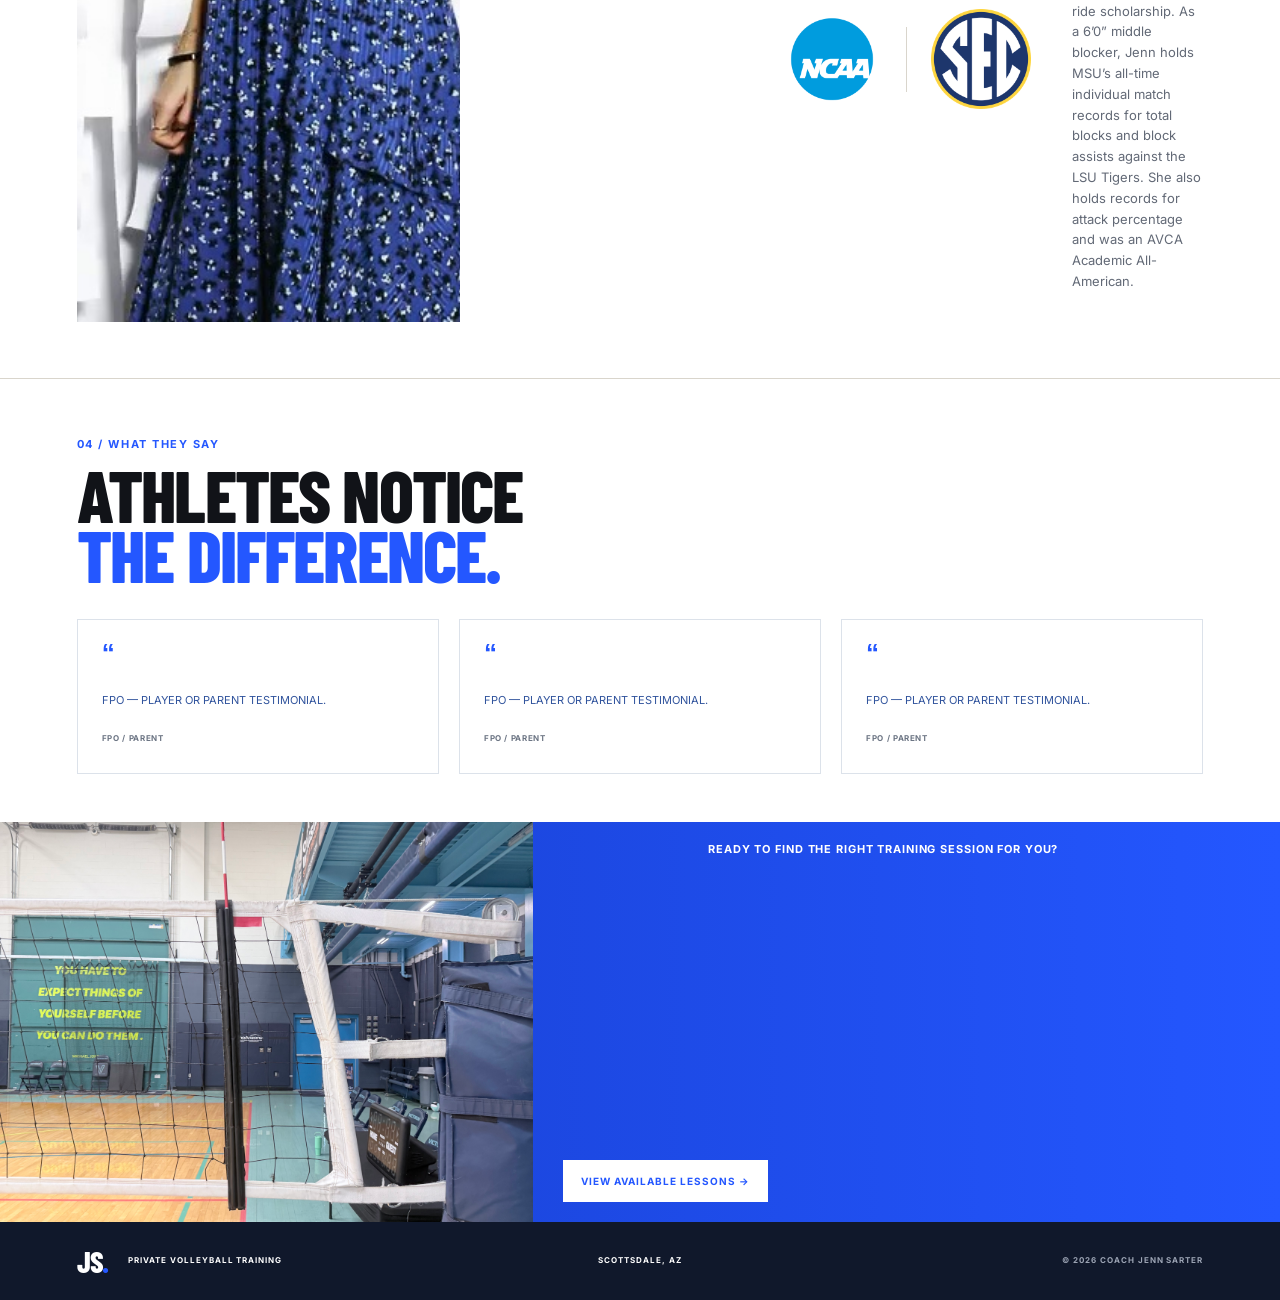
==== commit 21a3006a: "hero attacking image" ====
--- a/index.html
+++ b/index.html
@@ -1004,7 +1004,7 @@
       <div class="home-hero-photo">
 
         <img
-          src="jenn-hero-blocking.jpg"
+          src="jenn-hero-attack.jpg"
           alt="Volleyball player reaching for the ball">
 
       </div>
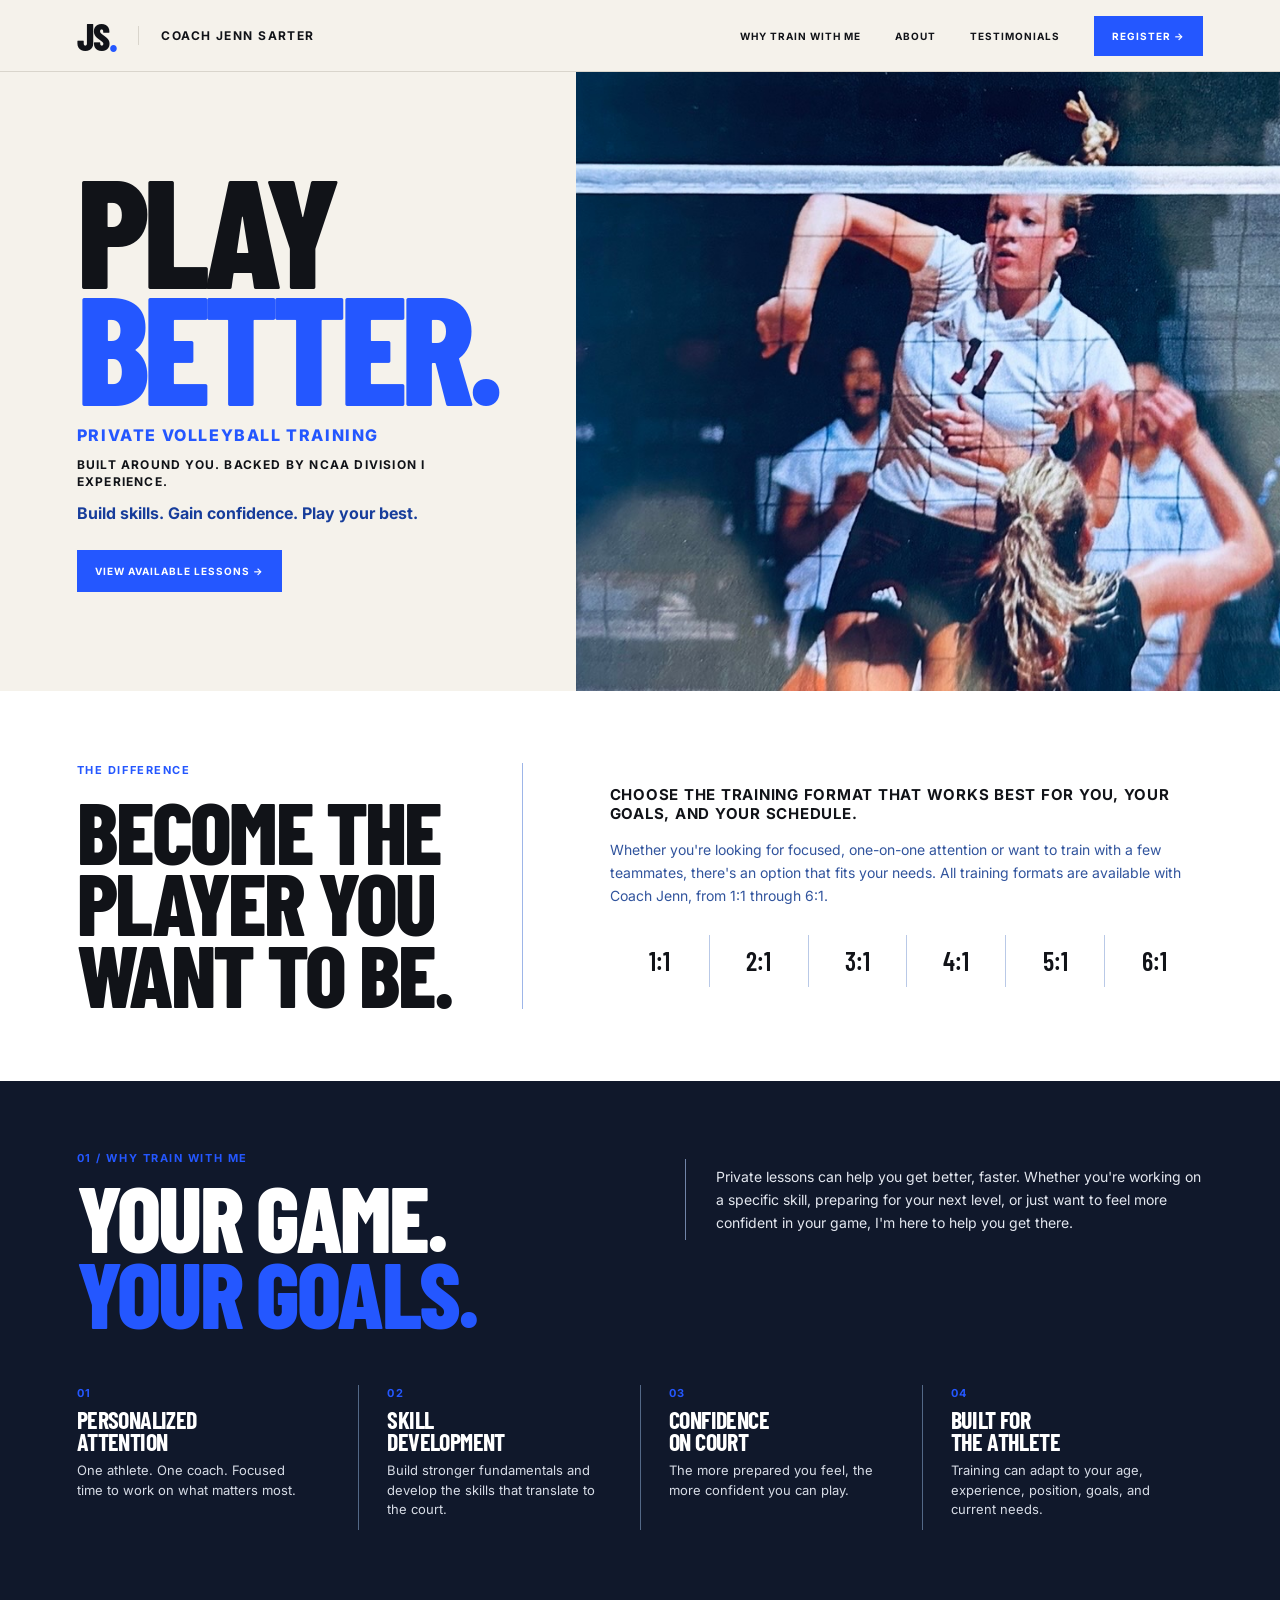
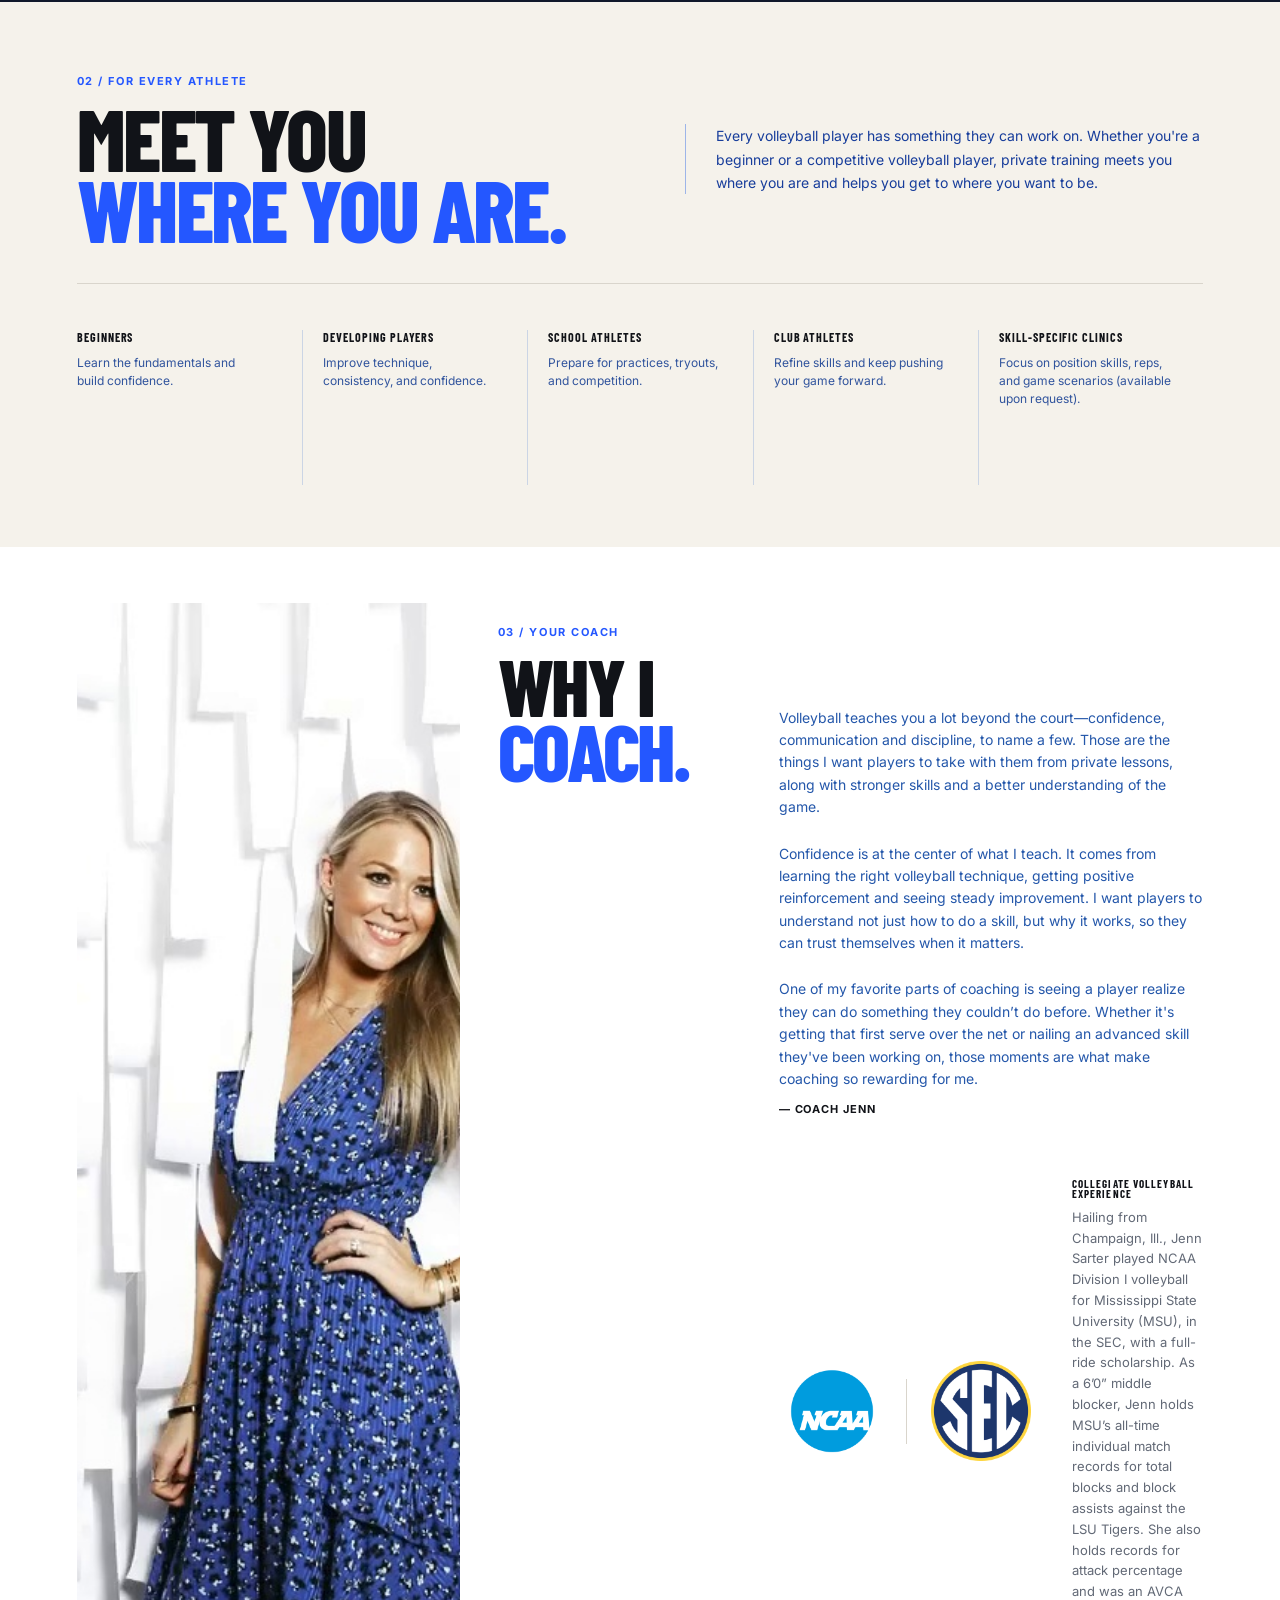
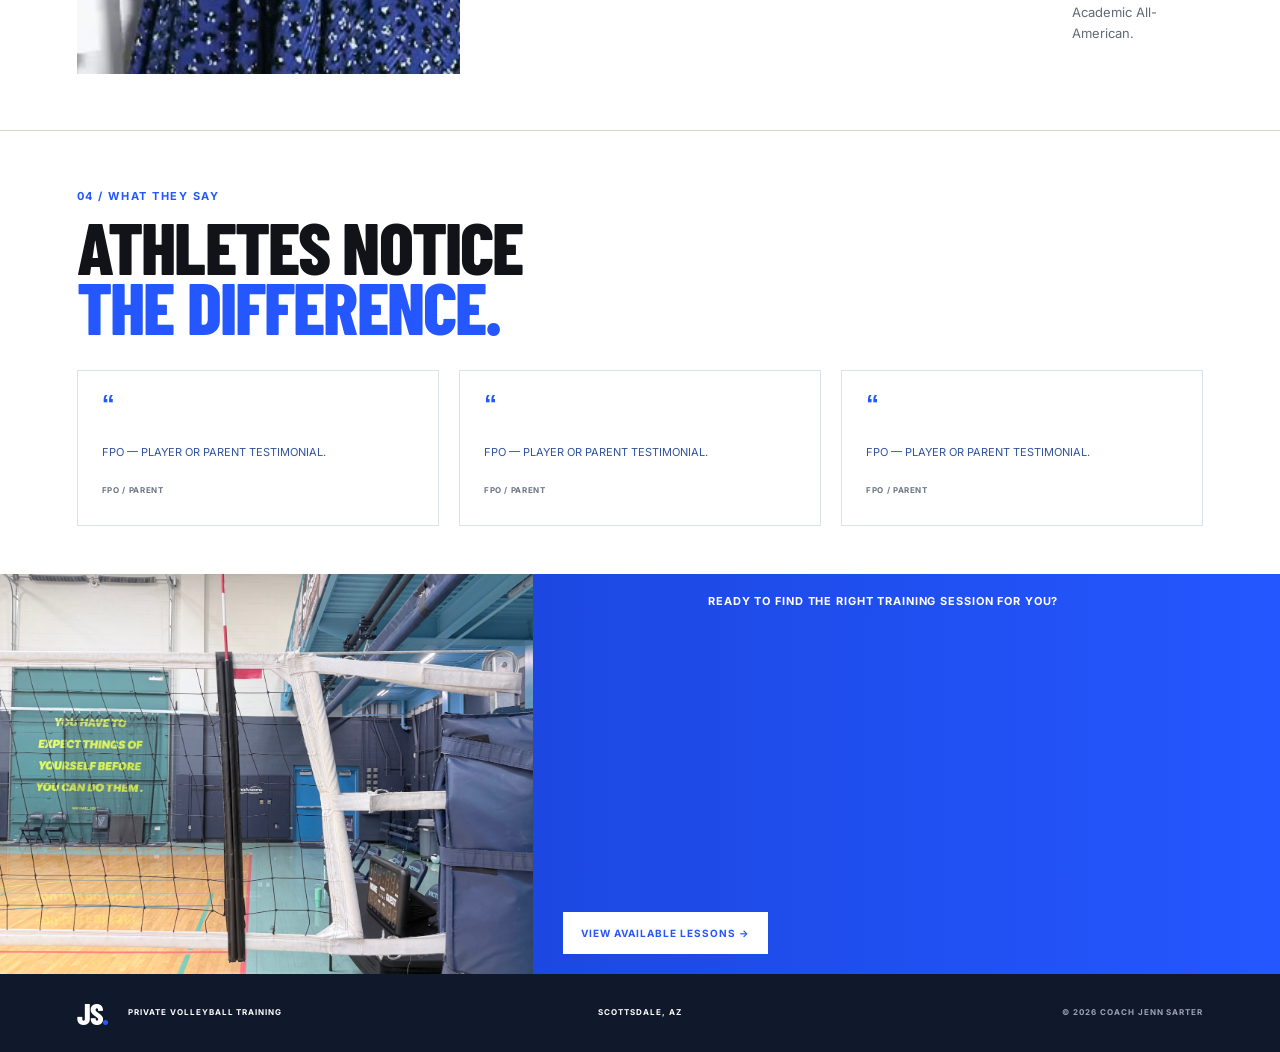
==== commit 93405bdf: "hero attacking crop" ====
--- a/index.html
+++ b/index.html
@@ -1004,7 +1004,7 @@
       <div class="home-hero-photo">
 
         <img
-          src="jenn-hero-attack.jpg"
+          src="jenn-hero-attack-crop.jpg"
           alt="Volleyball player reaching for the ball">
 
       </div>
